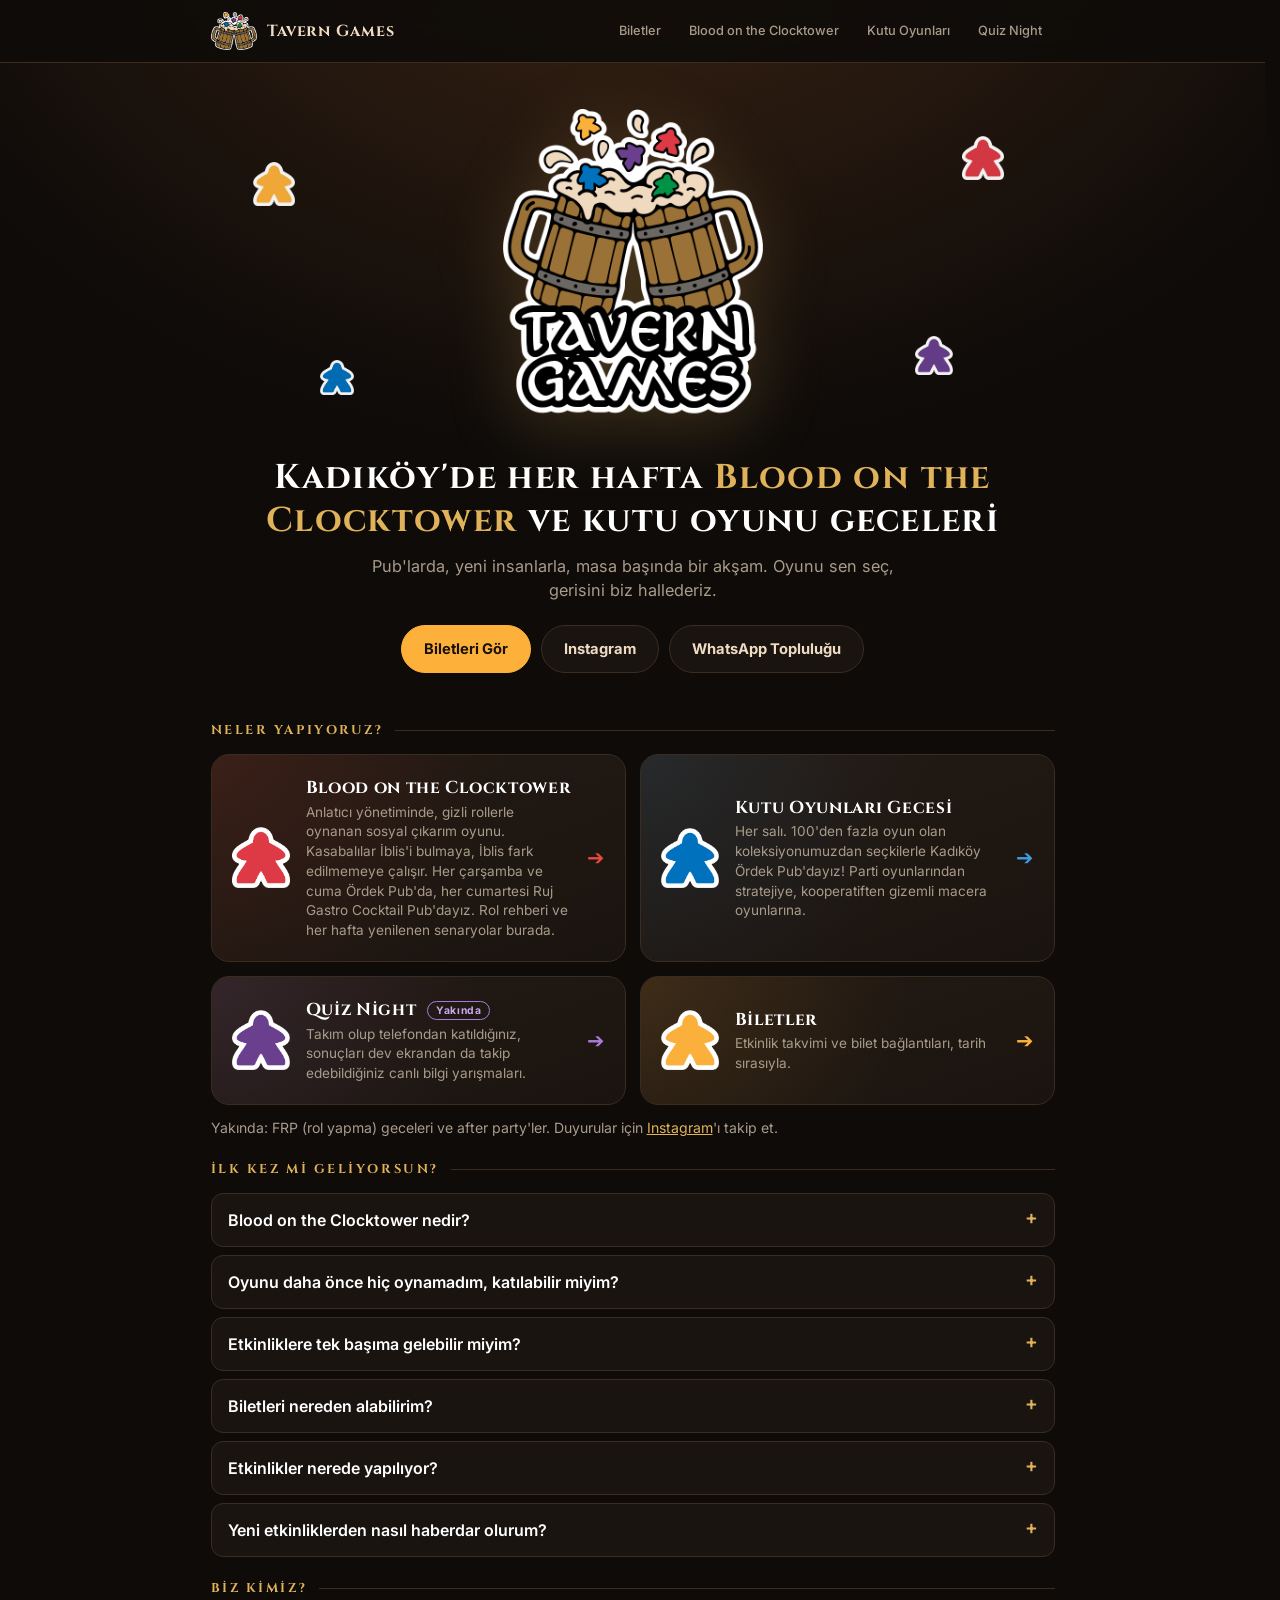
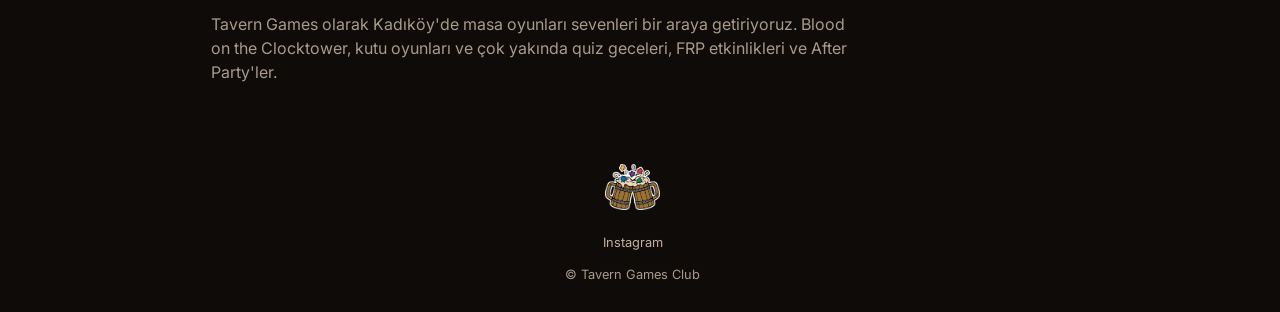
==== index.html @ 282c6148 "Home: remove weekly program block, move days/venues into BotC tile Co-Authored-By: Claude Sonnet 5.5" ====
<!DOCTYPE html><html lang="tr"><head><link rel="icon" type="image/png" href="/favicon.png"><link rel="icon" href="/favicon.ico" sizes="48x48"><meta charset="UTF-8"><meta name="viewport" content="width=device-width,initial-scale=1">
<title>Tavern Games | Kadıköy'de Blood on the Clocktower ve Kutu Oyunu Geceleri</title>
<meta name="description" content="Tavern Games: İstanbul Kadıköy'de pub'larda her hafta Blood on the Clocktower ve kutu oyunu geceleri. Etkinlik takvimi, bilet bağlantıları, oyun koleksiyonu ve quiz night.">
<link rel="canonical" href="https://taverngames.com.tr/">
<meta property="og:type" content="website"><meta property="og:site_name" content="Tavern Games"><meta property="og:locale" content="tr_TR">
<meta property="og:title" content="Tavern Games | Kadıköy'de Blood on the Clocktower ve Kutu Oyunu Geceleri">
<meta property="og:description" content="Pub'larda her hafta Blood on the Clocktower ve kutu oyunu geceleri. Biletler, takvim ve oyun koleksiyonu burada.">
<meta property="og:url" content="https://taverngames.com.tr/"><meta property="og:image" content="https://taverngames.com.tr/assets/og.jpg"><meta name="twitter:card" content="summary_large_image">
<link rel="preconnect" href="https://fonts.googleapis.com"><link rel="preconnect" href="https://fonts.gstatic.com" crossorigin>
<link href="https://fonts.googleapis.com/css2?family=Cinzel:wght@600;700;800&family=Inter:wght@400;500;600;700&display=swap" rel="stylesheet">
<link rel="stylesheet" href="/site.css"><link rel="stylesheet" href="/home.css">
<script type="application/ld+json">{"@context":"https://schema.org","@graph":[
{"@type":"Organization","@id":"https://taverngames.com.tr/#org","name":"Tavern Games","alternateName":"Tavern Games Club","url":"https://taverngames.com.tr/","logo":"https://taverngames.com.tr/assets/logo_beyaz_kenar.webp","image":"https://taverngames.com.tr/assets/og.jpg","description":"İstanbul Kadıköy'de pub'larda Blood on the Clocktower ve kutu oyunu geceleri düzenleyen etkinlik kulübü.","areaServed":{"@type":"Place","name":"Kadıköy, İstanbul"},"sameAs":["https://www.instagram.com/taverngamesclub/"]},
{"@type":"WebSite","name":"Tavern Games","url":"https://taverngames.com.tr/","inLanguage":"tr","publisher":{"@id":"https://taverngames.com.tr/#org"}},
{"@type":"FAQPage","mainEntity":[
{"@type":"Question","name":"Blood on the Clocktower nedir?","acceptedAnswer":{"@type":"Answer","text":"Blood on the Clocktower, bir anlatıcı yönetiminde oynanan sosyal çıkarım oyunudur. Herkes gizli bir rolle başlar. İyi takım İblis'i bulmaya, kötü takım fark edilmemeye çalışır. Konuşur, şüphelenir, oylarla birini infaz edersiniz. İnfaz edilen oyuncular elenmez, bu yüzden kimse masadan kalkmak zorunda kalmaz."}},
{"@type":"Question","name":"Oyunu daha önce hiç oynamadım, katılabilir miyim?","acceptedAnswer":{"@type":"Answer","text":"Evet. Oyun başlamadan önce kuralları anlatıyoruz, ilk kez oynayanlar için de uygun."}},
{"@type":"Question","name":"Etkinliklere tek başıma gelebilir miyim?","acceptedAnswer":{"@type":"Answer","text":"Evet. Masalar bilet alan herkesle birlikte oluşturuluyor, arkadaşınla ya da tek başına gelebilirsin."}},
{"@type":"Question","name":"Biletleri nereden alabilirim?","acceptedAnswer":{"@type":"Answer","text":"Biletler Bubilet ve Biletimgo üzerinden satılıyor. Yaklaşan tüm tarihler ve bilet bağlantıları taverngames.com.tr/bilet sayfasında."}},
{"@type":"Question","name":"Etkinlikler nerede yapılıyor?","acceptedAnswer":{"@type":"Answer","text":"Etkinlikler İstanbul Kadıköy'deki pub'larda yapılıyor. Her etkinliğin mekanı bilet sayfasında yazıyor."}},
{"@type":"Question","name":"Yeni etkinliklerden nasıl haberdar olurum?","acceptedAnswer":{"@type":"Answer","text":"Instagram'da @taverngamesclub hesabını takip edebilir, WhatsApp topluluğumuza katılabilirsin."}}
]}]}</script>
<script src="/nav.js" defer></script></head>
<body>
<main>
<div class="wrap">
<section class="hero">
<div class="zone"><img class="fl a" src="/assets/meeple_sari_beyaz.webp" alt=""><img class="fl b" src="/assets/meeple_kirmizi_beyaz.webp" alt=""><img class="fl c" src="/assets/meeple_mavi_beyaz.webp" alt=""><img class="fl d" src="/assets/meeple_mor_beyaz.webp" alt=""><img class="logo" src="/assets/logo_beyaz_kenar.webp" alt="Tavern Games logosu"></div>
<h1>Kadıköy'de her hafta <em>Blood on the Clocktower</em> ve kutu oyunu geceleri</h1>
<p class="lead">Pub'larda, yeni insanlarla, masa başında bir akşam. Oyunu sen seç, gerisini biz hallederiz.</p>
<div class="cta"><a class="btn" href="/bilet">Biletleri Gör</a><a class="btn ghost" href="https://www.instagram.com/taverngamesclub/" target="_blank" rel="noopener">Instagram</a><a class="btn ghost" href="https://chat.whatsapp.com/LxsUKB5amFS5B3QGOR2k5r" target="_blank" rel="noopener">WhatsApp Topluluğu</a></div>
</section>

<section id="soon" hidden>
<h2 class="lbl">Yaklaşan etkinlikler</h2>
<div id="soonlist"></div>
<p class="more"><a href="/bilet">Tüm tarihler ve biletler ➔</a></p>
</section>

<section>
<h2 class="lbl">Neler yapıyoruz?</h2>
<div class="grid">
<a class="tile t-botc" href="/botc"><img src="/assets/meeple_kirmizi_beyaz.webp" alt=""><div><h3>Blood on the Clocktower</h3><p>Anlatıcı yönetiminde, gizli rollerle oynanan sosyal çıkarım oyunu. Kasabalılar İblis'i bulmaya, İblis fark edilmemeye çalışır. Her çarşamba ve cuma Ördek Pub'da, her cumartesi Ruj Gastro Cocktail Pub'dayız. Rol rehberi ve her hafta yenilenen senaryolar burada.</p></div><span class="go">➔</span></a>
<a class="tile t-kutu" href="/kutu"><img src="/assets/meeple_mavi_beyaz.webp" alt=""><div><h3>Kutu Oyunları Gecesi</h3><p>Her salı. 100'den fazla oyun olan koleksiyonumuzdan seçkilerle Kadıköy Ördek Pub'dayız! Parti oyunlarından stratejiye, kooperatiften gizemli macera oyunlarına.</p></div><span class="go">➔</span></a>
<a class="tile t-quiz" href="/quiz"><img src="/assets/meeple_mor_beyaz.webp" alt=""><div><h3>Quiz Night <span class="soonb">Yakında</span></h3><p>Takım olup telefondan katıldığınız, sonuçları dev ekrandan da takip edebildiğiniz canlı bilgi yarışmaları.</p></div><span class="go">➔</span></a>
<a class="tile t-bilet" href="/bilet"><img src="/assets/meeple_sari_beyaz.webp" alt=""><div><h3>Biletler</h3><p>Etkinlik takvimi ve bilet bağlantıları, tarih sırasıyla.</p></div><span class="go">➔</span></a>
</div>
<p class="note">Yakında: FRP (rol yapma) geceleri ve after party'ler. Duyurular için <a href="https://www.instagram.com/taverngamesclub/" target="_blank" rel="noopener">Instagram</a>'ı takip et.</p>
</section>

<section>
<h2 class="lbl">İlk kez mi geliyorsun?</h2>
<div class="faq">
<details><summary>Blood on the Clocktower nedir?</summary><p>Bir anlatıcı yönetiminde oynanan sosyal çıkarım oyunu. Herkes gizli bir rolle başlar. İyi takım İblis'i bulmaya, kötü takım fark edilmemeye çalışır. Konuşur, şüphelenir, oylarla birini infaz edersiniz. İnfaz edilen oyuncular elenmez, bu yüzden kimse masadan kalkmak zorunda kalmaz.</p></details>
<details><summary>Oyunu daha önce hiç oynamadım, katılabilir miyim?</summary><p>Evet. Oyun başlamadan önce kuralları anlatıyoruz, ilk kez oynayanlar için de uygun.</p></details>
<details><summary>Etkinliklere tek başıma gelebilir miyim?</summary><p>Evet. Masalar bilet alan herkesle birlikte oluşturuluyor, arkadaşınla ya da tek başına gelebilirsin.</p></details>
<details><summary>Biletleri nereden alabilirim?</summary><p>Bubilet ve Biletimgo üzerinden. Yaklaşan tüm tarihler ve bağlantılar <a href="/bilet">bilet sayfasında</a>.</p></details>
<details><summary>Etkinlikler nerede yapılıyor?</summary><p>İstanbul Kadıköy'deki pub'larda. Her etkinliğin mekanı <a href="/bilet">bilet sayfasında</a> yazıyor.</p></details>
<details><summary>Yeni etkinliklerden nasıl haberdar olurum?</summary><p><a href="https://www.instagram.com/taverngamesclub/" target="_blank" rel="noopener">Instagram'da @taverngamesclub</a> hesabını takip edebilir, <a href="https://chat.whatsapp.com/LxsUKB5amFS5B3QGOR2k5r" target="_blank" rel="noopener">WhatsApp topluluğumuza</a> katılabilirsin.</p></details>
</div>
</section>

<section class="about">
<h2 class="lbl">Biz kimiz?</h2>
<p>Tavern Games olarak Kadıköy'de masa oyunları sevenleri bir araya getiriyoruz. Blood on the Clocktower, kutu oyunları ve çok yakında quiz geceleri, FRP etkinlikleri ve After Party'ler.</p>
</section>
</div>
</main>
<footer><img src="/assets/logo_beyaz_kenar_yazisiz.webp" alt="">
<div class="fl-links"><a href="https://www.instagram.com/taverngamesclub/" target="_blank" rel="noopener">Instagram</a></div>
<div>© Tavern Games Club</div></footer>
<script>
/* Yaklaşan 3 etkinlik: bilet sayfasıyla aynı Sheet'ten gelir. Sheet okunamazsa bölüm gizli kalır. */
(()=>{const ID='1YPP-iufjWHd43YadvrfHkIpvKAFz69_t7sIb_1xt_y8',AY=['Oca','Şub','Mar','Nis','May','Haz','Tem','Ağu','Eyl','Eki','Kas','Ara'],GUN=['Pazar','Pazartesi','Salı','Çarşamba','Perşembe','Cuma','Cumartesi'];
const T=[[/blood|botc|clocktower/i,'Blood on the Clocktower','#e04a3f'],[/kutu|oyun/i,'Kutu Oyunları Gecesi','#3d9be0'],[/quiz/i,'Quiz Night','#a77bd6']];
const p2=n=>('0'+n).slice(-2),tx=c=>c?String(c.f!=null?c.f:c.v!=null?c.v:'').trim():'';
function nd(c){if(!c)return'';let m=String(c.v||'').match(/^Date\((\d+),(\d+),(\d+)/);if(m)return m[1]+'-'+p2(+m[2]+1)+'-'+p2(m[3]);const x=tx(c);m=x.match(/^(\d{1,2})[.\/](\d{1,2})[.\/](\d{4})$/);if(m)return m[3]+'-'+p2(m[2])+'-'+p2(m[1]);m=x.match(/^(\d{4})-(\d{1,2})-(\d{1,2})/);return m?m[1]+'-'+p2(m[2])+'-'+p2(m[3]):''}
function e(t,c,x){const n=document.createElement(t);if(c)n.className=c;if(x!=null)n.textContent=x;return n}
fetch('https://docs.google.com/spreadsheets/d/'+ID+'/gviz/tq?tqx=out:json&sheet=Biletler').then(r=>r.text()).then(x=>{
 const j=JSON.parse(x.slice(x.indexOf('{'),x.lastIndexOf('}')+1)),td=new Date();td.setHours(0,0,0,0);
 const ev=j.table.rows.map(r=>r.c||[]).map(c=>{const d=nd(c[1]),m=tx(c[2]).match(/(\d{1,2})[:.](\d{2})/);if(!d||!/^https?:\/\//.test(tx(c[4])))return null;const[y,mo,da]=d.split('-').map(Number);return{k:tx(c[0]),dt:new Date(y,mo-1,da,m?+m[1]:20,m?+m[2]:0),yer:tx(c[3]),ln:tx(c[4]),du:tx(c[6])}}).filter(v=>v&&v.dt>=td&&!/tükendi|dolu/i.test(v.du)).sort((a,b)=>a.dt-b.dt).slice(0,3);
 if(!ev.length)return;const l=document.getElementById('soonlist');
 ev.forEach(v=>{const t=T.find(z=>z[0].test(v.k))||[0,v.k,'#fdb13b'],a=e('a','ev');a.href=v.ln;a.target='_blank';a.rel='noopener';a.style.setProperty('--c',t[2]);
  const d=e('div','dt');d.append(e('b','',v.dt.getDate()),e('span','',AY[v.dt.getMonth()]));const i=e('div','inf');i.append(e('h3','',t[1]),e('p','',GUN[v.dt.getDay()]+' · '+p2(v.dt.getHours())+':'+p2(v.dt.getMinutes())+(v.yer?' · '+v.yer:'')));
  a.append(d,i,e('span','buy','Bilet Al'));l.append(a)});document.getElementById('soon').hidden=false}).catch(()=>{})})();
</script>
</body></html>
---- site.css ----
:root{--bg:#0e0b09;--s1:#1a1410;--s2:#241a13;--line:#3a2c20;--cream:#efdcc3;--muted:#a89b8a;--gold:#e0b25a;--accent:var(--gold);--yellow:#fdb13b}
*{box-sizing:border-box;margin:0;padding:0}
body{font-family:'Inter',system-ui,sans-serif;color:var(--cream);line-height:1.5;min-height:100vh;display:flex;flex-direction:column;background:radial-gradient(ellipse 90% 45% at 50% -8%,#3d2515 0%,transparent 70%) no-repeat,var(--bg)}
body[data-theme=botc]{--accent:#e04a3f;background:radial-gradient(ellipse 90% 45% at 50% -8%,#4a100d 0%,transparent 70%) no-repeat,#0c0808}
h1,h2,h3,.cz{font-family:'Cinzel',Georgia,serif;letter-spacing:.04em}
a{color:inherit;text-decoration:none}
.wrap{width:100%;max-width:880px;margin:0 auto;padding:0 18px}
.sr{position:absolute;left:-9999px}
.nav{position:sticky;top:0;z-index:20;backdrop-filter:blur(10px);background:rgba(14,11,9,.85);border-bottom:1px solid var(--line)}
.nav .wrap{display:flex;align-items:center;justify-content:space-between;height:62px}
.brand{display:flex;align-items:center;gap:10px;font-family:'Cinzel',serif;font-weight:700;letter-spacing:.06em}
.brand img{height:38px;width:auto}
.links{display:flex;gap:2px}
.links a{padding:8px 13px;border-radius:999px;font-size:.85rem;font-weight:600;color:var(--muted);transition:.2s}
.links a:hover,.links a[aria-current]{color:var(--cream);background:rgba(255,255,255,.08)}
.links a[aria-current]{color:var(--accent)}
@media(max-width:560px){.brand span{display:none}.links a{padding:8px 11px;font-size:.8rem}}
.hero{position:relative;text-align:center;padding:38px 0 26px}
.hero .logo{width:min(64vw,260px);height:auto;filter:drop-shadow(0 14px 34px rgba(224,178,90,.2))}
.hero p{color:var(--muted);margin-top:12px}
.fl{position:absolute;width:42px;animation:bob 5s ease-in-out infinite;opacity:.95}
.fl.a{left:5%;top:16%;--r:-12deg}.fl.b{right:6%;top:8%;--r:14deg;animation-delay:-1.6s}.fl.c{left:13%;bottom:14%;width:34px;--r:8deg;animation-delay:-3s}.fl.d{right:12%;bottom:20%;width:38px;--r:-10deg;animation-delay:-2.3s}
@keyframes bob{0%,100%{transform:translateY(0) rotate(var(--r))}50%{transform:translateY(-11px) rotate(calc(var(--r) * -1))}}
@media(max-width:560px){.fl{width:30px}.fl.c,.fl.d{width:26px}}
.soc{display:flex;gap:10px;justify-content:center;flex-wrap:wrap;margin-top:20px}
.pill{display:inline-flex;align-items:center;gap:9px;padding:10px 18px;border-radius:999px;border:1px solid var(--line);background:var(--s1);font-size:.85rem;font-weight:600;transition:.2s}
.pill i{width:9px;height:9px;border-radius:50%;background:var(--d)}
.pill:hover{border-color:var(--d);background:color-mix(in srgb,var(--d) 14%,var(--s1))}
.lbl{display:flex;align-items:center;gap:12px;margin:22px 0 14px;font-family:'Cinzel',serif;font-size:.8rem;font-weight:700;letter-spacing:.2em;text-transform:uppercase;color:var(--accent)}
.lbl::after{content:"";flex:1;height:1px;background:var(--line)}
.grid{display:grid;gap:14px;grid-template-columns:1fr}
@media(min-width:700px){.grid{grid-template-columns:1fr 1fr}}
.tile{--c:var(--gold);position:relative;display:flex;gap:16px;align-items:center;padding:20px;border-radius:18px;background:linear-gradient(160deg,var(--s2),var(--s1));border:1px solid var(--line);overflow:hidden;transition:.25s}
.tile::after{content:"";position:absolute;inset:0;background:radial-gradient(circle at 0 0,var(--c),transparent 62%);opacity:.12;transition:.25s;pointer-events:none}
.tile:hover{transform:translateY(-4px);border-color:var(--c);box-shadow:0 14px 34px rgba(0,0,0,.55)}
.tile:hover::after{opacity:.24}
.tile img{width:58px;height:auto;flex-shrink:0;transition:.3s;position:relative;z-index:1}
.tile:hover img{transform:rotate(-10deg) scale(1.12)}
.tile div{position:relative;z-index:1}
.tile h3{font-size:1.08rem;color:#fff}
.tile p{font-size:.85rem;color:var(--muted);margin-top:2px}
.tile .go{margin-left:auto;color:var(--c);font-size:1.3rem;transition:.25s;position:relative;z-index:1}
.tile:hover .go{transform:translateX(4px)}
.t-botc{--c:#e04a3f}.t-kutu{--c:#3d9be0}.t-quiz{--c:#a77bd6}.t-bilet{--c:var(--yellow)}
footer{margin-top:auto;padding:40px 18px 28px;text-align:center;color:var(--muted);font-size:.8rem}
footer img{height:46px;width:auto;margin-bottom:8px}
@media(prefers-reduced-motion:reduce){*{animation:none!important;transition:none!important}}
.links .ns{display:none}@media(max-width:760px){.links .nf{display:none}.links .ns{display:inline}}.links a{font-size:.8rem;font-weight:500}
html{scrollbar-gutter:stable}
.fl-links{display:flex;gap:6px 16px;justify-content:center;flex-wrap:wrap;margin:10px 0 12px}.fl-links a{color:var(--cream);opacity:.8}.fl-links a:hover{opacity:1;color:var(--gold)}
---- home.css ----
.hero h1{font-size:clamp(1.45rem,5.6vw,2.15rem);line-height:1.25;margin-top:14px;color:#fff;font-weight:700}
.hero h1 em{font-style:normal;color:var(--gold)}
.hero .lead{max-width:34em;margin:12px auto 0;color:var(--muted);font-size:1.02rem}
.cta{display:flex;gap:10px;justify-content:center;flex-wrap:wrap;margin-top:22px}
.btn{padding:12px 22px;border-radius:999px;background:var(--yellow);color:#1a1008;font-weight:700;font-size:.92rem;border:1px solid var(--yellow);transition:.2s}
.btn:hover{filter:brightness(1.1);transform:translateY(-2px)}
.btn.ghost{background:var(--s1);color:var(--cream);border-color:var(--line)}.btn.ghost:hover{border-color:var(--gold)}
section{margin-top:8px}
.week{display:grid;gap:10px;grid-template-columns:1fr 1fr}
@media(min-width:700px){.week{grid-template-columns:repeat(4,1fr)}}
.day{display:flex;flex-direction:column;gap:2px;padding:14px;border-radius:14px;background:linear-gradient(160deg,var(--s2),var(--s1));border:1px solid var(--line);border-top:3px solid #3d9be0}
.day.red{border-top-color:#e04a3f}
.day b{font:700 .8rem 'Cinzel',serif;letter-spacing:.14em;text-transform:uppercase;color:var(--muted)}
.day span{font-weight:700;color:#fff;line-height:1.3;margin-top:4px}.day small{color:var(--muted);font-size:.8rem}
.note,.more{margin-top:12px;color:var(--muted);font-size:.88rem}.note a,.more a{color:var(--gold);text-decoration:underline}.more{text-align:right}
.tile p{line-height:1.45}
.soonb{display:inline-block;margin-left:6px;font:700 .65rem 'Inter',sans-serif;letter-spacing:.06em;padding:2px 8px;border-radius:999px;border:1px solid #a77bd6;color:#c9a8ee;vertical-align:middle}
.ev{--c:var(--yellow);display:flex;align-items:center;gap:14px;padding:12px 14px;margin-top:10px;border-radius:14px;background:linear-gradient(160deg,var(--s2),var(--s1));border:1px solid var(--line);border-left:4px solid var(--c);transition:.25s}
.ev:hover{border-color:var(--c);transform:translateY(-2px)}
.ev .dt{flex:0 0 54px;text-align:center;padding:6px 0;border-radius:10px;background:color-mix(in srgb,var(--c) 12%,transparent);border:1px solid color-mix(in srgb,var(--c) 45%,transparent)}
.ev .dt b{display:block;font:700 1.35rem/1 'Cinzel',serif;color:var(--c)}.ev .dt span{display:block;font-size:.68rem;letter-spacing:.12em;text-transform:uppercase;color:var(--muted);margin-top:3px}
.ev .inf{flex:1;min-width:0}.ev h3{font-size:.98rem;color:#fff}.ev p{font-size:.82rem;color:var(--muted);margin-top:2px}
.ev .buy{padding:9px 16px;border-radius:999px;background:var(--c);color:#fff;font-weight:700;font-size:.82rem;white-space:nowrap}
@media(max-width:480px){.ev{flex-wrap:wrap}.ev .buy{width:100%;text-align:center}}
.faq details{border:1px solid var(--line);border-radius:12px;background:var(--s1);margin-top:8px;padding:0 16px}
.faq summary{cursor:pointer;padding:14px 0;font-weight:600;color:#fff;list-style:none;display:flex;justify-content:space-between;gap:12px}
.faq summary::after{content:"+";color:var(--gold);font-size:1.2rem;line-height:1}.faq details[open] summary::after{content:"−"}
.faq summary::-webkit-details-marker{display:none}
.faq p{padding:0 0 14px;color:var(--muted);font-size:.93rem}.faq p a{color:var(--gold);text-decoration:underline}
.about p{color:var(--muted);max-width:40em}
footer{margin-top:40px}
.zone{position:relative;text-align:center}.zone .logo{display:inline-block;position:relative;z-index:1}
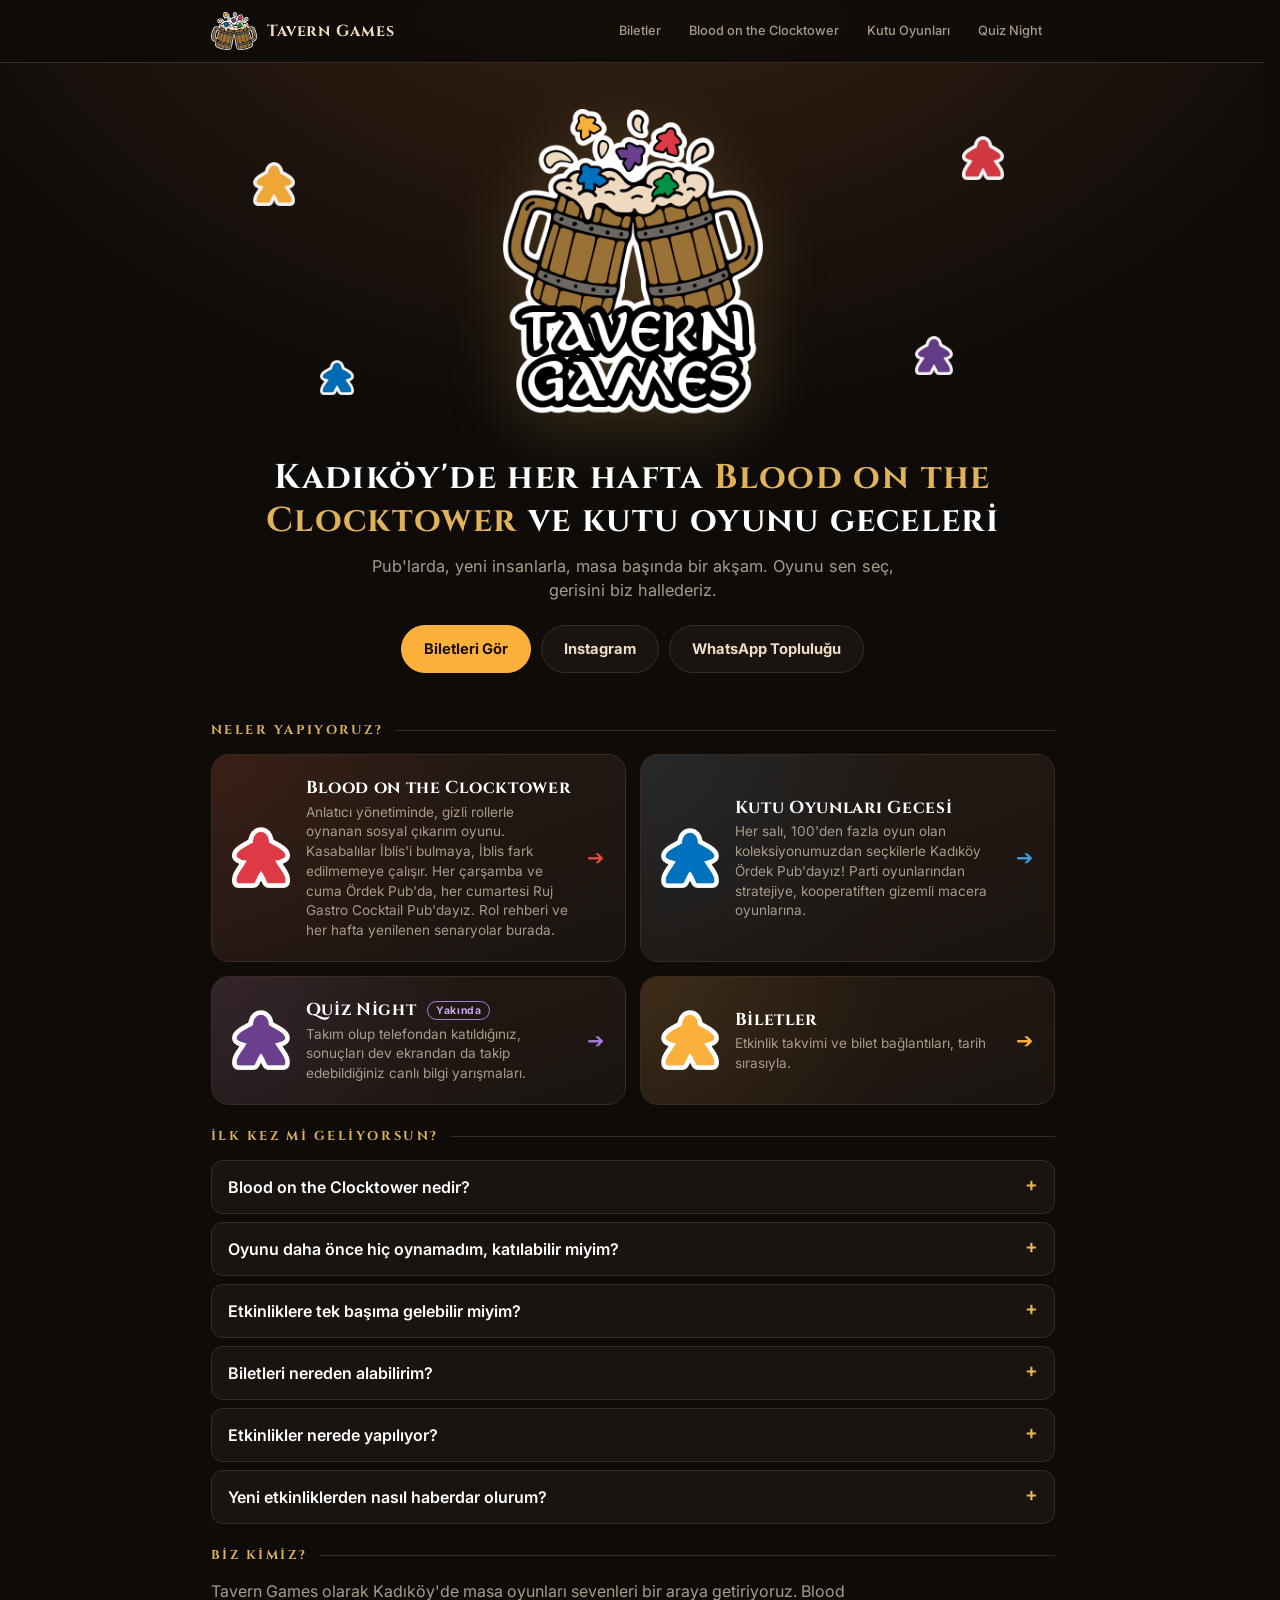
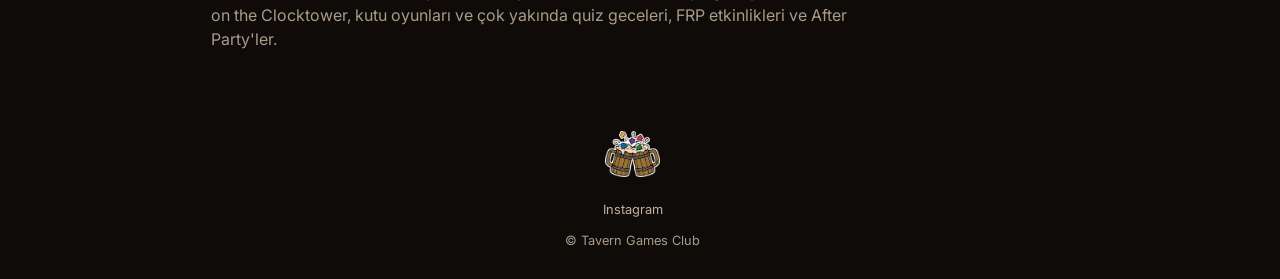
==== commit 09f40bb8: "Home: remove FRP note; Kutu text 'Her salı,' on home and kutu Co-Authored-By: Claude Sonnet 5.5 <nor" ====
--- a/index.html
+++ b/index.html
@@ -41,11 +41,10 @@
 <h2 class="lbl">Neler yapıyoruz?</h2>
 <div class="grid">
 <a class="tile t-botc" href="/botc"><img src="/assets/meeple_kirmizi_beyaz.webp" alt=""><div><h3>Blood on the Clocktower</h3><p>Anlatıcı yönetiminde, gizli rollerle oynanan sosyal çıkarım oyunu. Kasabalılar İblis'i bulmaya, İblis fark edilmemeye çalışır. Her çarşamba ve cuma Ördek Pub'da, her cumartesi Ruj Gastro Cocktail Pub'dayız. Rol rehberi ve her hafta yenilenen senaryolar burada.</p></div><span class="go">➔</span></a>
-<a class="tile t-kutu" href="/kutu"><img src="/assets/meeple_mavi_beyaz.webp" alt=""><div><h3>Kutu Oyunları Gecesi</h3><p>Her salı. 100'den fazla oyun olan koleksiyonumuzdan seçkilerle Kadıköy Ördek Pub'dayız! Parti oyunlarından stratejiye, kooperatiften gizemli macera oyunlarına.</p></div><span class="go">➔</span></a>
+<a class="tile t-kutu" href="/kutu"><img src="/assets/meeple_mavi_beyaz.webp" alt=""><div><h3>Kutu Oyunları Gecesi</h3><p>Her salı, 100'den fazla oyun olan koleksiyonumuzdan seçkilerle Kadıköy Ördek Pub'dayız! Parti oyunlarından stratejiye, kooperatiften gizemli macera oyunlarına.</p></div><span class="go">➔</span></a>
 <a class="tile t-quiz" href="/quiz"><img src="/assets/meeple_mor_beyaz.webp" alt=""><div><h3>Quiz Night <span class="soonb">Yakında</span></h3><p>Takım olup telefondan katıldığınız, sonuçları dev ekrandan da takip edebildiğiniz canlı bilgi yarışmaları.</p></div><span class="go">➔</span></a>
 <a class="tile t-bilet" href="/bilet"><img src="/assets/meeple_sari_beyaz.webp" alt=""><div><h3>Biletler</h3><p>Etkinlik takvimi ve bilet bağlantıları, tarih sırasıyla.</p></div><span class="go">➔</span></a>
 </div>
-<p class="note">Yakında: FRP (rol yapma) geceleri ve after party'ler. Duyurular için <a href="https://www.instagram.com/taverngamesclub/" target="_blank" rel="noopener">Instagram</a>'ı takip et.</p>
 </section>
 
 <section>
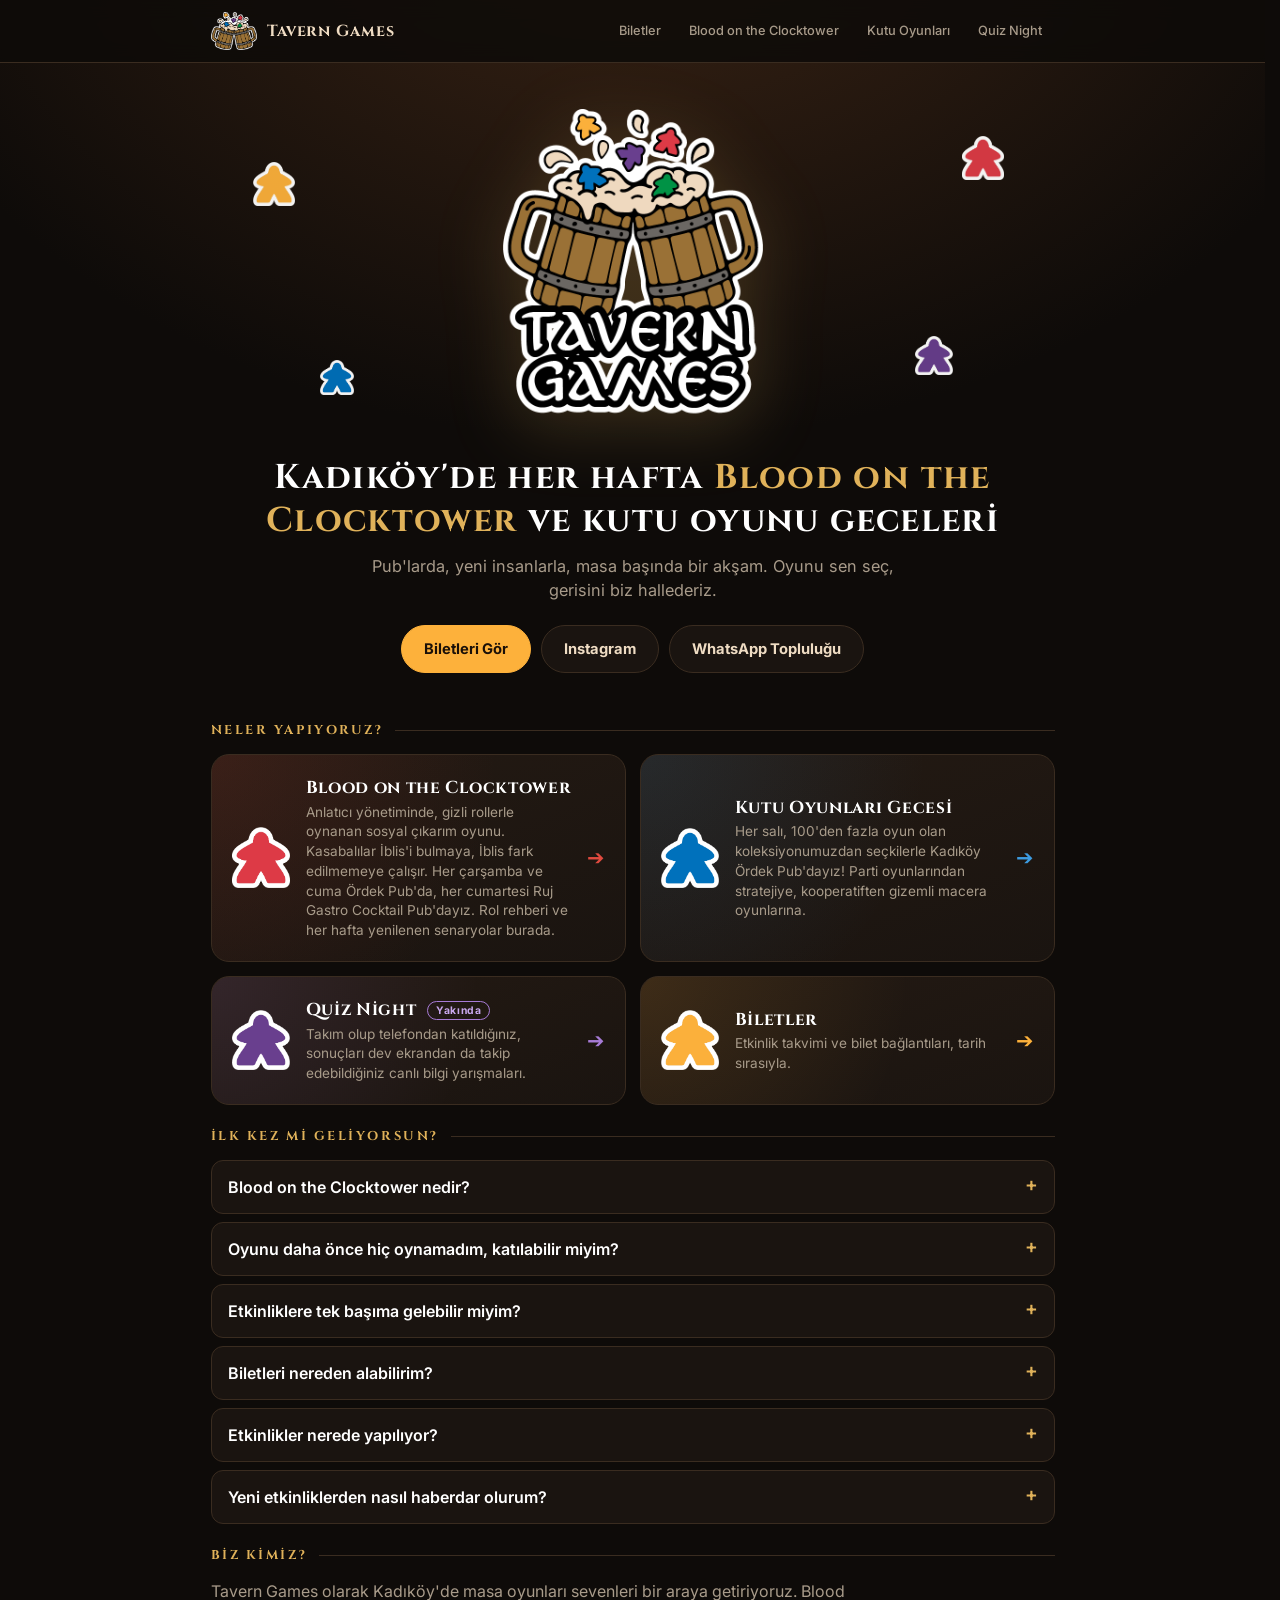
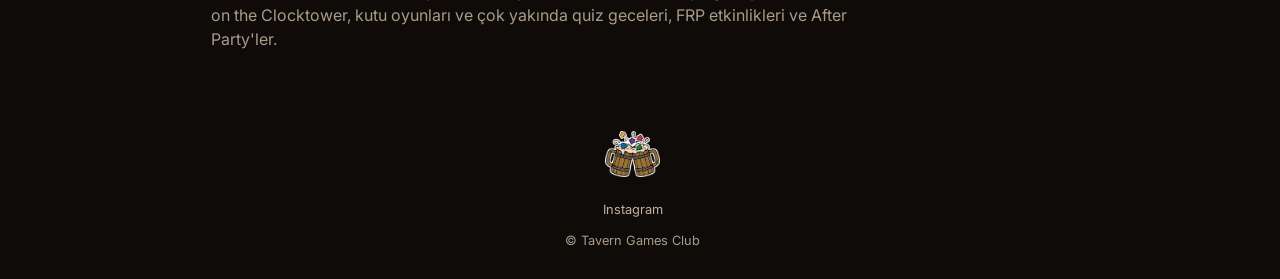
==== commit c9f43291: "Meta: shorten home description, BotC description wording Co-Authored-By: Claude Sonnet 5.5 <noreply@" ====
--- a/index.html
+++ b/index.html
@@ -1,6 +1,6 @@
 <!DOCTYPE html><html lang="tr"><head><link rel="icon" type="image/png" href="/favicon.png"><link rel="icon" href="/favicon.ico" sizes="48x48"><meta charset="UTF-8"><meta name="viewport" content="width=device-width,initial-scale=1">
 <title>Tavern Games | Kadıköy'de Blood on the Clocktower ve Kutu Oyunu Geceleri</title>
-<meta name="description" content="Tavern Games: İstanbul Kadıköy'de pub'larda her hafta Blood on the Clocktower ve kutu oyunu geceleri. Etkinlik takvimi, bilet bağlantıları, oyun koleksiyonu ve quiz night.">
+<meta name="description" content="Kadıköy'de pub'larda her hafta Blood on the Clocktower ve kutu oyunu geceleri. Etkinlik takvimi, bilet bağlantıları ve oyun koleksiyonu.">
 <link rel="canonical" href="https://taverngames.com.tr/">
 <meta property="og:type" content="website"><meta property="og:site_name" content="Tavern Games"><meta property="og:locale" content="tr_TR">
 <meta property="og:title" content="Tavern Games | Kadıköy'de Blood on the Clocktower ve Kutu Oyunu Geceleri">
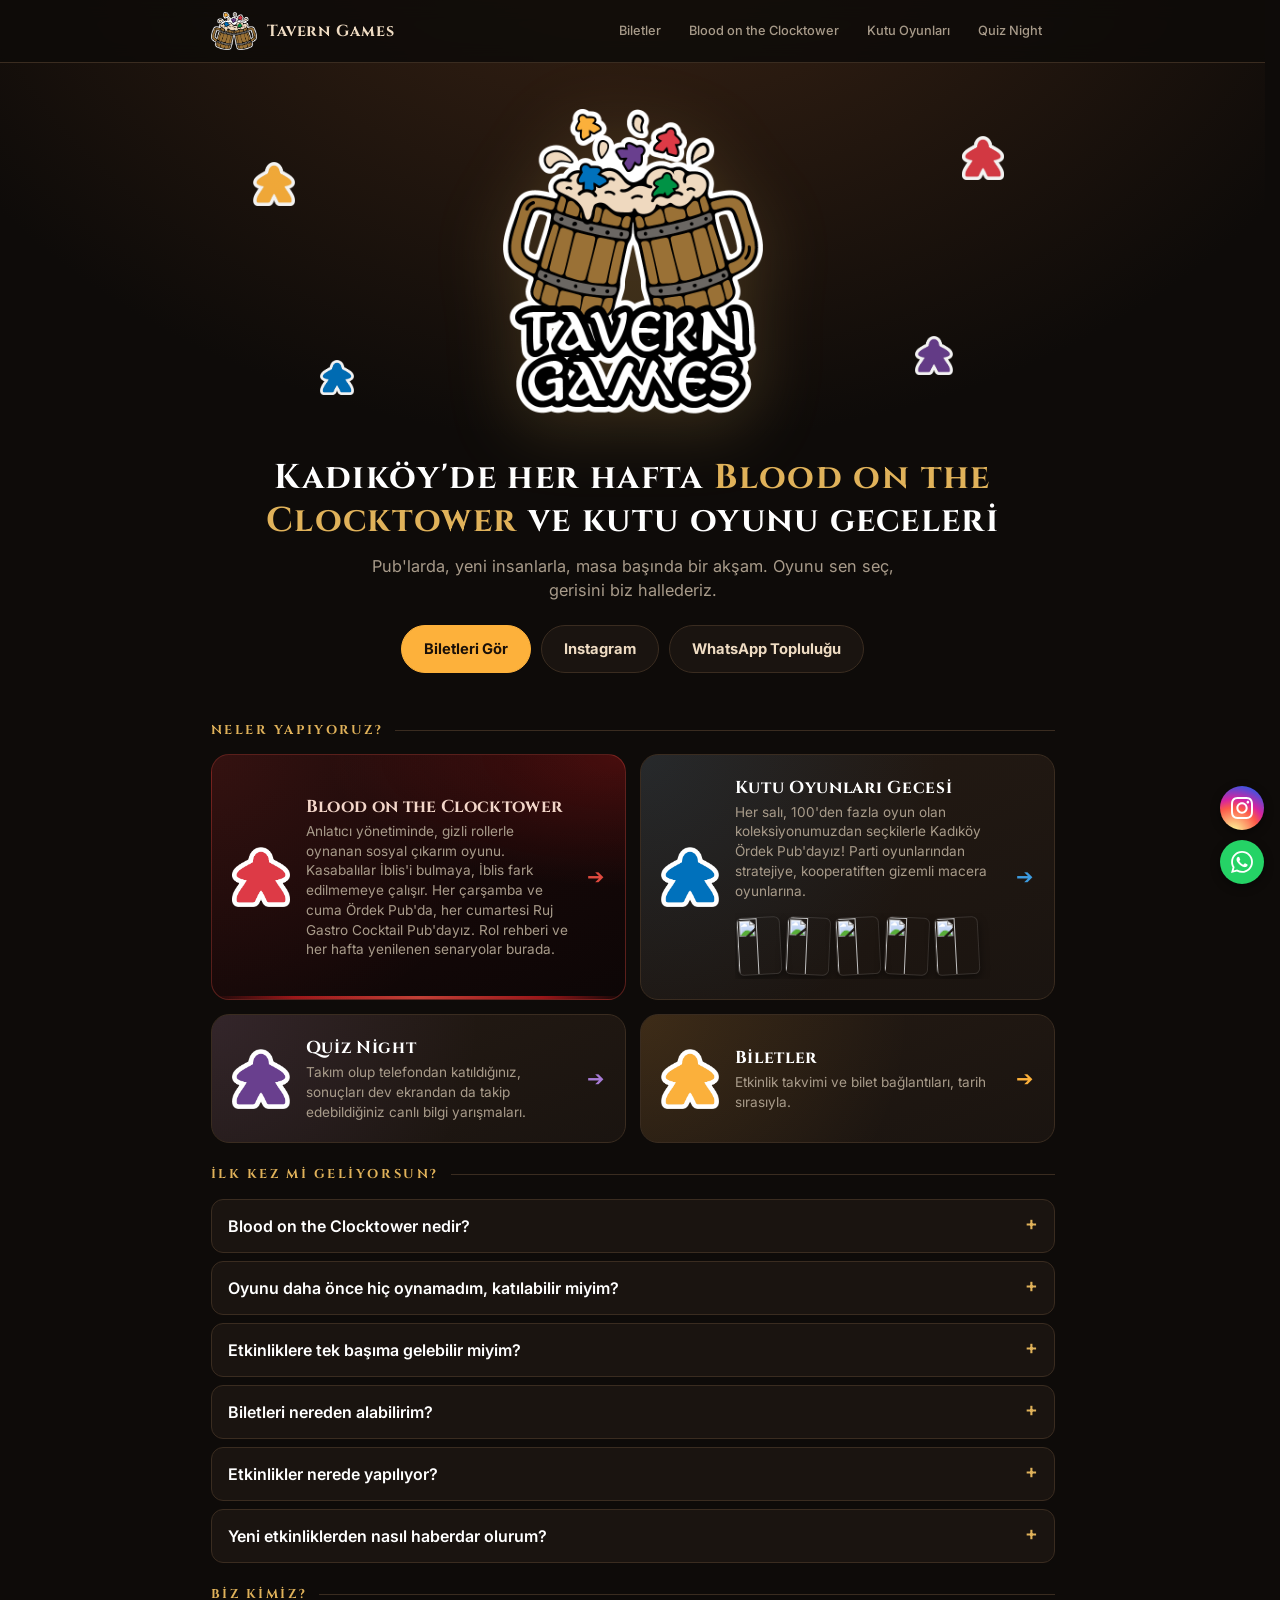
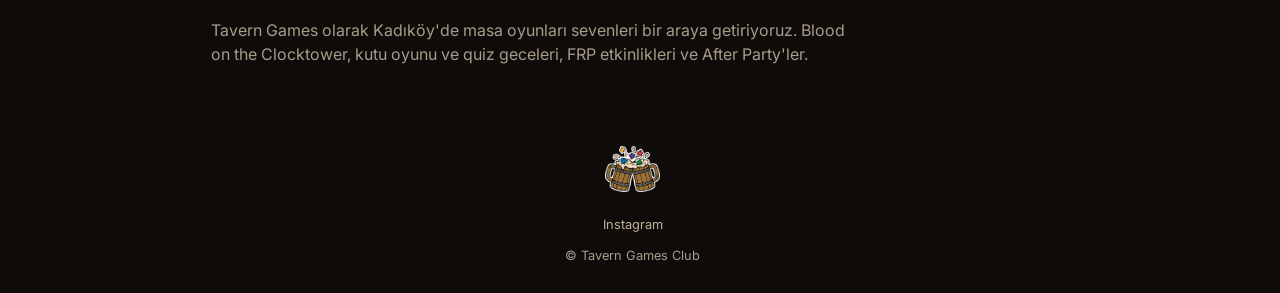
==== commit ca696f5b: "Site düzeltmeleri: yaklaşan etkinlikler, BotC H1, 404, og görselleri, WebP rol görselleri, quiz sabi" ====
--- a/index.html
+++ b/index.html
@@ -25,25 +25,25 @@
 <main>
 <div class="wrap">
 <section class="hero">
-<div class="zone"><img class="fl a" src="/assets/meeple_sari_beyaz.webp" alt=""><img class="fl b" src="/assets/meeple_kirmizi_beyaz.webp" alt=""><img class="fl c" src="/assets/meeple_mavi_beyaz.webp" alt=""><img class="fl d" src="/assets/meeple_mor_beyaz.webp" alt=""><img class="logo" src="/assets/logo_beyaz_kenar.webp" alt="Tavern Games logosu"></div>
+<div class="zone"><img class="fl a" src="/assets/meeple_sari_beyaz.webp" alt=""><img class="fl b" src="/assets/meeple_kirmizi_beyaz.webp" alt=""><img class="fl c" src="/assets/meeple_mavi_beyaz.webp" alt=""><img class="fl d" src="/assets/meeple_mor_beyaz.webp" alt=""><img class="logo" src="/assets/logo_beyaz_kenar.webp" alt="Tavern Games logosu" width="260" height="327"></div>
 <h1>Kadıköy'de her hafta <em>Blood on the Clocktower</em> ve kutu oyunu geceleri</h1>
 <p class="lead">Pub'larda, yeni insanlarla, masa başında bir akşam. Oyunu sen seç, gerisini biz hallederiz.</p>
-<div class="cta"><a class="btn" href="/bilet">Biletleri Gör</a><a class="btn ghost" href="https://www.instagram.com/taverngamesclub/" target="_blank" rel="noopener">Instagram</a><a class="btn ghost" href="https://chat.whatsapp.com/LxsUKB5amFS5B3QGOR2k5r" target="_blank" rel="noopener">WhatsApp Topluluğu</a></div>
+<div class="cta"><a class="btn" href="/bilet/">Biletleri Gör</a><a class="btn ghost" href="https://www.instagram.com/taverngamesclub/" target="_blank" rel="noopener">Instagram</a><a class="btn ghost" href="https://chat.whatsapp.com/LxsUKB5amFS5B3QGOR2k5r" target="_blank" rel="noopener">WhatsApp Topluluğu</a></div>
 </section>
 
 <section id="soon" hidden>
 <h2 class="lbl">Yaklaşan etkinlikler</h2>
 <div id="soonlist"></div>
-<p class="more"><a href="/bilet">Tüm tarihler ve biletler ➔</a></p>
+<p class="more"><a href="/bilet/">Tüm tarihler ve biletler ➔</a></p>
 </section>
 
 <section>
 <h2 class="lbl">Neler yapıyoruz?</h2>
 <div class="grid">
-<a class="tile t-botc" href="/botc"><img src="/assets/meeple_kirmizi_beyaz.webp" alt=""><div><h3>Blood on the Clocktower</h3><p>Anlatıcı yönetiminde, gizli rollerle oynanan sosyal çıkarım oyunu. Kasabalılar İblis'i bulmaya, İblis fark edilmemeye çalışır. Her çarşamba ve cuma Ördek Pub'da, her cumartesi Ruj Gastro Cocktail Pub'dayız. Rol rehberi ve her hafta yenilenen senaryolar burada.</p></div><span class="go">➔</span></a>
-<a class="tile t-kutu" href="/kutu"><img src="/assets/meeple_mavi_beyaz.webp" alt=""><div><h3>Kutu Oyunları Gecesi</h3><p>Her salı, 100'den fazla oyun olan koleksiyonumuzdan seçkilerle Kadıköy Ördek Pub'dayız! Parti oyunlarından stratejiye, kooperatiften gizemli macera oyunlarına.</p></div><span class="go">➔</span></a>
-<a class="tile t-quiz" href="/quiz"><img src="/assets/meeple_mor_beyaz.webp" alt=""><div><h3>Quiz Night <span class="soonb">Yakında</span></h3><p>Takım olup telefondan katıldığınız, sonuçları dev ekrandan da takip edebildiğiniz canlı bilgi yarışmaları.</p></div><span class="go">➔</span></a>
-<a class="tile t-bilet" href="/bilet"><img src="/assets/meeple_sari_beyaz.webp" alt=""><div><h3>Biletler</h3><p>Etkinlik takvimi ve bilet bağlantıları, tarih sırasıyla.</p></div><span class="go">➔</span></a>
+<a class="tile t-botc" href="/botc/"><img src="/assets/meeple_kirmizi_beyaz.webp" alt=""><div><h3>Blood on the Clocktower</h3><p>Anlatıcı yönetiminde, gizli rollerle oynanan sosyal çıkarım oyunu. Kasabalılar İblis'i bulmaya, İblis fark edilmemeye çalışır. Her çarşamba ve cuma Ördek Pub'da, her cumartesi Ruj Gastro Cocktail Pub'dayız. Rol rehberi ve her hafta yenilenen senaryolar burada.</p></div><span class="go">➔</span></a>
+<a class="tile t-kutu" href="/kutu/"><img src="/assets/meeple_mavi_beyaz.webp" alt=""><div><h3>Kutu Oyunları Gecesi</h3><p>Her salı, 100'den fazla oyun olan koleksiyonumuzdan seçkilerle Kadıköy Ördek Pub'dayız! Parti oyunlarından stratejiye, kooperatiften gizemli macera oyunlarına.</p><div class="covers" aria-hidden="true"><img src="https://cf.geekdo-images.com/MjeJZfulbsM1DSV3DrGJYA__small@2x/img/jnW9kbszo8Itb-aTnSNFJqA6NwA=/fit-in/400x300/filters:strip_icc()/pic5100691.jpg" alt="" loading="lazy" referrerpolicy="no-referrer"><img src="https://cf.geekdo-images.com/nC6ifPCDnAItwoKSKXVrnw__small@2x/img/dn-tAZ3gF9ShnMMgfiAoTQJhTng=/fit-in/400x300/filters:strip_icc()/pic8907965.jpg" alt="" loading="lazy" referrerpolicy="no-referrer"><img src="https://cf.geekdo-images.com/uXMeQzNenHb3zK7Hoa6b2w__small@2x/img/g2x-pI9QkfGOMOYmaPNCcVoqBRk=/fit-in/400x300/filters:strip_icc()/pic7398904.jpg" alt="" loading="lazy" referrerpolicy="no-referrer"><img src="https://cf.geekdo-images.com/-vOrd4bOspibyohYExLqWg__small@2x/img/MFpAdADUKhor0poaA8ogjJ0Dsd0=/fit-in/400x300/filters:strip_icc()/pic6940449.png" alt="" loading="lazy" referrerpolicy="no-referrer"><img src="https://cf.geekdo-images.com/xNSaIHCKr_cc7Q2rQSSJPQ__small@2x/img/r-B-CqASQfLnwFhvyUFgv5zbM4I=/fit-in/400x300/filters:strip_icc()/pic9273518.jpg" alt="" loading="lazy" referrerpolicy="no-referrer"><img src="https://cf.geekdo-images.com/74haNunMBn85beBi-yIKwA__small@2x/img/vfqGgwSolQ-WoPQeFB9-SJzFfwE=/fit-in/400x300/filters:strip_icc()/pic8669313.png" alt="" loading="lazy" referrerpolicy="no-referrer"></div></div><span class="go">➔</span></a>
+<a class="tile t-quiz" href="/quiz/"><img src="/assets/meeple_mor_beyaz.webp" alt=""><div><h3>Quiz Night</h3><p>Takım olup telefondan katıldığınız, sonuçları dev ekrandan da takip edebildiğiniz canlı bilgi yarışmaları.</p></div><span class="go">➔</span></a>
+<a class="tile t-bilet" href="/bilet/"><img src="/assets/meeple_sari_beyaz.webp" alt=""><div><h3>Biletler</h3><p>Etkinlik takvimi ve bilet bağlantıları, tarih sırasıyla.</p></div><span class="go">➔</span></a>
 </div>
 </section>
 
@@ -53,15 +53,15 @@
 <details><summary>Blood on the Clocktower nedir?</summary><p>Bir anlatıcı yönetiminde oynanan sosyal çıkarım oyunu. Herkes gizli bir rolle başlar. İyi takım İblis'i bulmaya, kötü takım fark edilmemeye çalışır. Konuşur, şüphelenir, oylarla birini infaz edersiniz. İnfaz edilen oyuncular elenmez, bu yüzden kimse masadan kalkmak zorunda kalmaz.</p></details>
 <details><summary>Oyunu daha önce hiç oynamadım, katılabilir miyim?</summary><p>Evet. Oyun başlamadan önce kuralları anlatıyoruz, ilk kez oynayanlar için de uygun.</p></details>
 <details><summary>Etkinliklere tek başıma gelebilir miyim?</summary><p>Evet. Masalar bilet alan herkesle birlikte oluşturuluyor, arkadaşınla ya da tek başına gelebilirsin.</p></details>
-<details><summary>Biletleri nereden alabilirim?</summary><p>Bubilet ve Biletimgo üzerinden. Yaklaşan tüm tarihler ve bağlantılar <a href="/bilet">bilet sayfasında</a>.</p></details>
-<details><summary>Etkinlikler nerede yapılıyor?</summary><p>İstanbul Kadıköy'deki pub'larda. Her etkinliğin mekanı <a href="/bilet">bilet sayfasında</a> yazıyor.</p></details>
+<details><summary>Biletleri nereden alabilirim?</summary><p>Bubilet ve Biletimgo üzerinden. Yaklaşan tüm tarihler ve bağlantılar <a href="/bilet/">bilet sayfasında</a>.</p></details>
+<details><summary>Etkinlikler nerede yapılıyor?</summary><p>İstanbul Kadıköy'deki pub'larda. Her etkinliğin mekanı <a href="/bilet/">bilet sayfasında</a> yazıyor.</p></details>
 <details><summary>Yeni etkinliklerden nasıl haberdar olurum?</summary><p><a href="https://www.instagram.com/taverngamesclub/" target="_blank" rel="noopener">Instagram'da @taverngamesclub</a> hesabını takip edebilir, <a href="https://chat.whatsapp.com/LxsUKB5amFS5B3QGOR2k5r" target="_blank" rel="noopener">WhatsApp topluluğumuza</a> katılabilirsin.</p></details>
 </div>
 </section>
 
 <section class="about">
 <h2 class="lbl">Biz kimiz?</h2>
-<p>Tavern Games olarak Kadıköy'de masa oyunları sevenleri bir araya getiriyoruz. Blood on the Clocktower, kutu oyunları ve çok yakında quiz geceleri, FRP etkinlikleri ve After Party'ler.</p>
+<p>Tavern Games olarak Kadıköy'de masa oyunları sevenleri bir araya getiriyoruz. Blood on the Clocktower, kutu oyunu ve quiz geceleri, FRP etkinlikleri ve After Party'ler.</p>
 </section>
 </div>
 </main>
@@ -77,10 +77,10 @@
 function e(t,c,x){const n=document.createElement(t);if(c)n.className=c;if(x!=null)n.textContent=x;return n}
 fetch('https://docs.google.com/spreadsheets/d/'+ID+'/gviz/tq?tqx=out:json&sheet=Biletler').then(r=>r.text()).then(x=>{
  const j=JSON.parse(x.slice(x.indexOf('{'),x.lastIndexOf('}')+1)),td=new Date();td.setHours(0,0,0,0);
- const ev=j.table.rows.map(r=>r.c||[]).map(c=>{const d=nd(c[1]),m=tx(c[2]).match(/(\d{1,2})[:.](\d{2})/);if(!d||!/^https?:\/\//.test(tx(c[4])))return null;const[y,mo,da]=d.split('-').map(Number);return{k:tx(c[0]),dt:new Date(y,mo-1,da,m?+m[1]:20,m?+m[2]:0),yer:tx(c[3]),ln:tx(c[4]),du:tx(c[6])}}).filter(v=>v&&v.dt>=td&&!/tükendi|dolu/i.test(v.du)).sort((a,b)=>a.dt-b.dt).slice(0,3);
+ const ev=j.table.rows.map(r=>r.c||[]).map(c=>{const d=nd(c[1]),m=tx(c[2]).match(/(\d{1,2})[:.](\d{2})/);if(!d||!tx(c[0]))return null;const[y,mo,da]=d.split('-').map(Number);return{k:tx(c[0]),dt:new Date(y,mo-1,da,m?+m[1]:20,m?+m[2]:0),yer:tx(c[3]),ln:tx(c[4]),du:tx(c[6]),ig:!/^https?:\/\//.test(tx(c[4]))}}).filter(v=>v&&v.dt>=td&&!/tükendi|dolu/i.test(v.du)).sort((a,b)=>a.dt-b.dt).slice(0,3);
  if(!ev.length)return;const l=document.getElementById('soonlist');
- ev.forEach(v=>{const t=T.find(z=>z[0].test(v.k))||[0,v.k,'#fdb13b'],a=e('a','ev');a.href=v.ln;a.target='_blank';a.rel='noopener';a.style.setProperty('--c',t[2]);
-  const d=e('div','dt');d.append(e('b','',v.dt.getDate()),e('span','',AY[v.dt.getMonth()]));const i=e('div','inf');i.append(e('h3','',t[1]),e('p','',GUN[v.dt.getDay()]+' · '+p2(v.dt.getHours())+':'+p2(v.dt.getMinutes())+(v.yer?' · '+v.yer:'')));
+ ev.forEach(v=>{const t=T.find(z=>z[0].test(v.k))||[0,v.k,'#fdb13b'],a=e('a','ev');a.href=v.ig?'https://www.instagram.com/taverngamesclub/':v.ln;a.target='_blank';a.rel='noopener';a.style.setProperty('--c',t[2]);
+  const d=e('div','dt');d.append(e('b','',v.dt.getDate()),e('span','',AY[v.dt.getMonth()]));const i=e('div','inf');i.append(e('h3','',t[1]),e('p','',GUN[v.dt.getDay()]+' · '+p2(v.dt.getHours())+':'+p2(v.dt.getMinutes())+(v.yer?' · '+v.yer:'')+(v.ig?' · Bilet için Instagram DM':'')));
   a.append(d,i,e('span','buy','Bilet Al'));l.append(a)});document.getElementById('soon').hidden=false}).catch(()=>{})})();
 </script>
 </body></html>
--- a/site.css
+++ b/site.css
@@ -48,3 +48,11 @@
 .links .ns{display:none}@media(max-width:760px){.links .nf{display:none}.links .ns{display:inline}}.links a{font-size:.8rem;font-weight:500}
 html{scrollbar-gutter:stable}
 .fl-links{display:flex;gap:6px 16px;justify-content:center;flex-wrap:wrap;margin:10px 0 12px}.fl-links a{color:var(--cream);opacity:.8}.fl-links a:hover{opacity:1;color:var(--gold)}
+
+body>.fab.fab.fab{position:fixed;right:16px;bottom:16px;left:auto;width:auto;max-width:none;margin:0;z-index:30;display:flex;flex-direction:column;gap:10px}
+.fab a{width:44px;height:44px;border-radius:50%;display:flex;align-items:center;justify-content:center;color:#fff;box-shadow:0 3px 10px rgba(0,0,0,.45);transition:transform .2s}
+.fab a:hover{transform:scale(1.08)}
+.fab svg{width:22px;height:22px;fill:currentColor}
+.fab .ig{background:radial-gradient(circle at 30% 107%,#fdf497 0%,#fdf497 5%,#fd5949 45%,#d6249f 60%,#285aeb 90%)}
+.fab .wa{background:#25d366}
+@media print{.fab{display:none}}
--- a/home.css
+++ b/home.css
@@ -30,3 +30,16 @@
 .about p{color:var(--muted);max-width:40em}
 footer{margin-top:40px}
 .zone{position:relative;text-align:center}.zone .logo{display:inline-block;position:relative;z-index:1}
+/* Kart kimlikleri */
+.t-botc{background:radial-gradient(120% 90% at 100% 0,rgba(176,24,24,.32),transparent 60%),linear-gradient(160deg,#1d0a0a,#0d0606);border-color:rgba(224,74,63,.35)}
+.t-botc::before{content:"";position:absolute;left:0;right:0;bottom:0;height:3px;background:linear-gradient(90deg,transparent,#b3191c 20%,#e04a3f 50%,#b3191c 80%,transparent);opacity:.85}
+.t-botc h3{color:#f3d6c9;letter-spacing:.02em}
+.t-kutu .covers{display:flex;gap:6px;margin-top:12px}
+.tile .covers img{width:auto;height:58px;aspect-ratio:3/4;object-fit:cover;border-radius:6px;border:1px solid rgba(255,255,255,.12);box-shadow:0 4px 10px rgba(0,0,0,.45);transition:transform .25s}
+.tile .covers img:nth-child(odd){transform:rotate(-3deg)}.tile .covers img:nth-child(even){transform:rotate(2.5deg)}
+.tile:hover .covers img{transform:translateY(-3px)}
+@media(max-width:560px){.tile .covers img{height:48px}.tile .covers img:nth-child(n+6){display:none}}
+/* Mobilde ilk ekran: logo küçülsün, başlık ve buton görünür olsun */
+@media(max-width:560px){.hero .logo{width:min(44vw,170px)}.hero h1{margin-top:8px}}
+.t-kutu>div{flex:1;min-width:0}.t-kutu .covers{overflow:hidden;padding:4px 2px}
+.tile .covers img:nth-child(n+6){display:none}
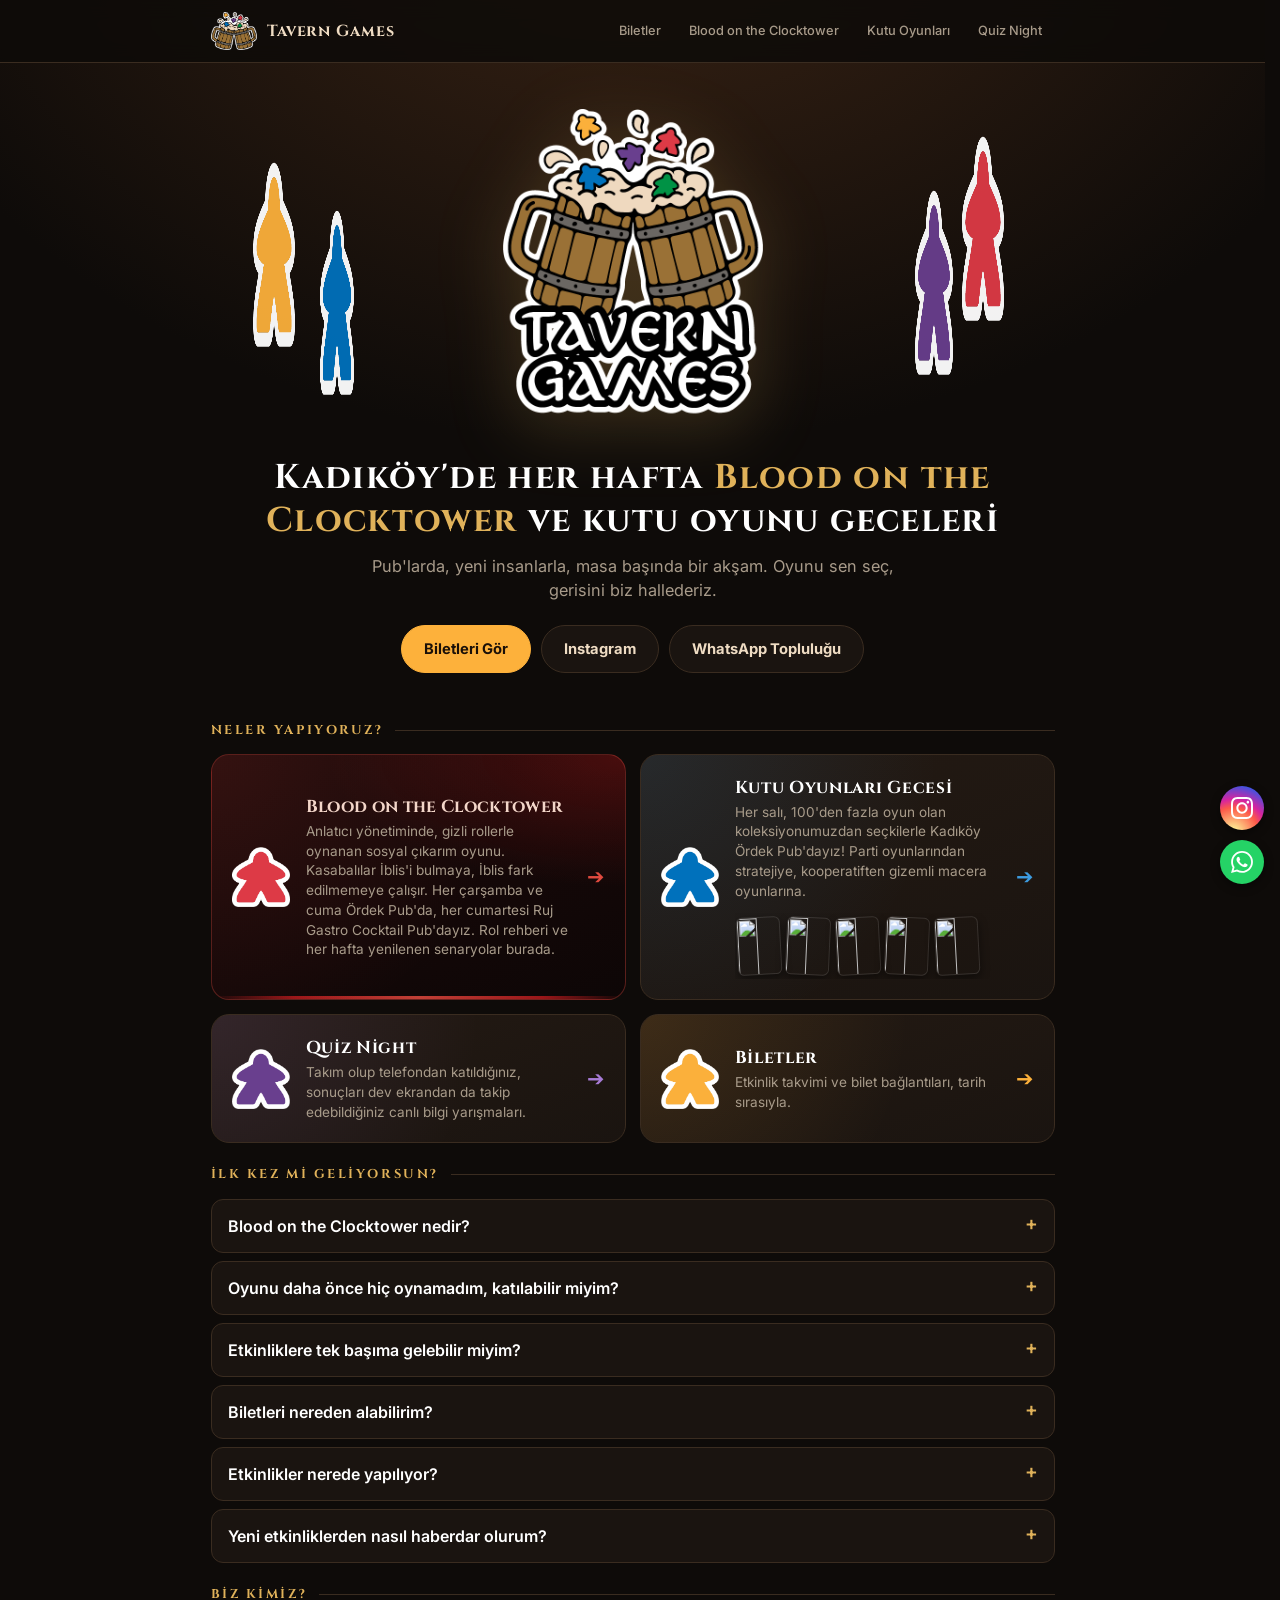
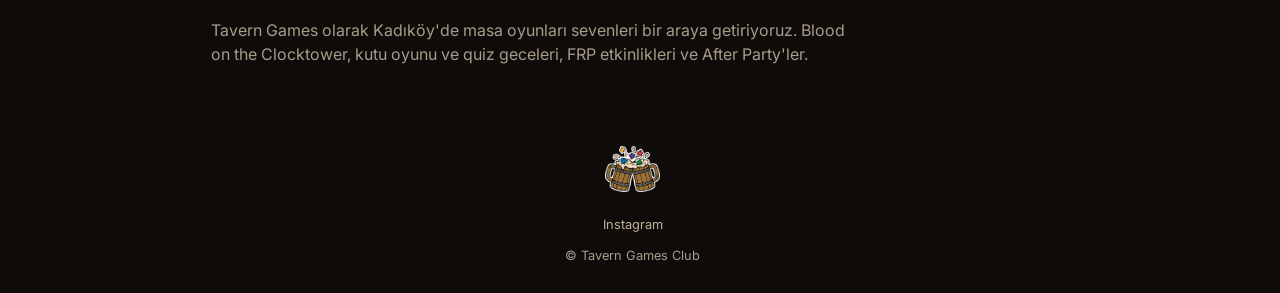
==== commit 375e8f3b: "Hız ve erişilebilirlik: düzen kayması giderildi, fontlar engellemeden yükleniyor, görsel boyutları, " ====
--- a/index.html
+++ b/index.html
@@ -7,7 +7,7 @@
 <meta property="og:description" content="Pub'larda her hafta Blood on the Clocktower ve kutu oyunu geceleri. Biletler, takvim ve oyun koleksiyonu burada.">
 <meta property="og:url" content="https://taverngames.com.tr/"><meta property="og:image" content="https://taverngames.com.tr/assets/og.jpg"><meta name="twitter:card" content="summary_large_image">
 <link rel="preconnect" href="https://fonts.googleapis.com"><link rel="preconnect" href="https://fonts.gstatic.com" crossorigin>
-<link href="https://fonts.googleapis.com/css2?family=Cinzel:wght@600;700;800&family=Inter:wght@400;500;600;700&display=swap" rel="stylesheet">
+<link rel="preload" as="style" href="https://fonts.googleapis.com/css2?family=Cinzel:wght@600;700;800&family=Inter:wght@400;500;600;700&display=swap" onload="this.onload=null;this.rel='stylesheet'"><noscript><link rel="stylesheet" href="https://fonts.googleapis.com/css2?family=Cinzel:wght@600;700;800&family=Inter:wght@400;500;600;700&display=swap"></noscript>
 <link rel="stylesheet" href="/site.css"><link rel="stylesheet" href="/home.css">
 <script type="application/ld+json">{"@context":"https://schema.org","@graph":[
 {"@type":"Organization","@id":"https://taverngames.com.tr/#org","name":"Tavern Games","alternateName":"Tavern Games Club","url":"https://taverngames.com.tr/","logo":"https://taverngames.com.tr/assets/logo_beyaz_kenar.webp","image":"https://taverngames.com.tr/assets/og.jpg","description":"İstanbul Kadıköy'de pub'larda Blood on the Clocktower ve kutu oyunu geceleri düzenleyen etkinlik kulübü.","areaServed":{"@type":"Place","name":"Kadıköy, İstanbul"},"sameAs":["https://www.instagram.com/taverngamesclub/"]},
@@ -25,25 +25,25 @@
 <main>
 <div class="wrap">
 <section class="hero">
-<div class="zone"><img class="fl a" src="/assets/meeple_sari_beyaz.webp" alt=""><img class="fl b" src="/assets/meeple_kirmizi_beyaz.webp" alt=""><img class="fl c" src="/assets/meeple_mavi_beyaz.webp" alt=""><img class="fl d" src="/assets/meeple_mor_beyaz.webp" alt=""><img class="logo" src="/assets/logo_beyaz_kenar.webp" alt="Tavern Games logosu" width="260" height="327"></div>
+<div class="zone"><img class="fl a" src="/assets/meeple_sari_beyaz.webp" alt="" width="178" height="185"><img class="fl b" src="/assets/meeple_kirmizi_beyaz.webp" alt="" width="177" height="185"><img class="fl c" src="/assets/meeple_mavi_beyaz.webp" alt="" width="178" height="185"><img class="fl d" src="/assets/meeple_mor_beyaz.webp" alt="" width="178" height="185"><img class="logo" src="/assets/logo_beyaz_kenar.webp" alt="Tavern Games logosu" width="260" height="327"></div>
 <h1>Kadıköy'de her hafta <em>Blood on the Clocktower</em> ve kutu oyunu geceleri</h1>
 <p class="lead">Pub'larda, yeni insanlarla, masa başında bir akşam. Oyunu sen seç, gerisini biz hallederiz.</p>
 <div class="cta"><a class="btn" href="/bilet/">Biletleri Gör</a><a class="btn ghost" href="https://www.instagram.com/taverngamesclub/" target="_blank" rel="noopener">Instagram</a><a class="btn ghost" href="https://chat.whatsapp.com/LxsUKB5amFS5B3QGOR2k5r" target="_blank" rel="noopener">WhatsApp Topluluğu</a></div>
 </section>
 
-<section id="soon" hidden>
+<section id="soon">
 <h2 class="lbl">Yaklaşan etkinlikler</h2>
-<div id="soonlist"></div>
+<div id="soonlist" class="loading"></div>
 <p class="more"><a href="/bilet/">Tüm tarihler ve biletler ➔</a></p>
 </section>
 
 <section>
 <h2 class="lbl">Neler yapıyoruz?</h2>
 <div class="grid">
-<a class="tile t-botc" href="/botc/"><img src="/assets/meeple_kirmizi_beyaz.webp" alt=""><div><h3>Blood on the Clocktower</h3><p>Anlatıcı yönetiminde, gizli rollerle oynanan sosyal çıkarım oyunu. Kasabalılar İblis'i bulmaya, İblis fark edilmemeye çalışır. Her çarşamba ve cuma Ördek Pub'da, her cumartesi Ruj Gastro Cocktail Pub'dayız. Rol rehberi ve her hafta yenilenen senaryolar burada.</p></div><span class="go">➔</span></a>
-<a class="tile t-kutu" href="/kutu/"><img src="/assets/meeple_mavi_beyaz.webp" alt=""><div><h3>Kutu Oyunları Gecesi</h3><p>Her salı, 100'den fazla oyun olan koleksiyonumuzdan seçkilerle Kadıköy Ördek Pub'dayız! Parti oyunlarından stratejiye, kooperatiften gizemli macera oyunlarına.</p><div class="covers" aria-hidden="true"><img src="https://cf.geekdo-images.com/MjeJZfulbsM1DSV3DrGJYA__small@2x/img/jnW9kbszo8Itb-aTnSNFJqA6NwA=/fit-in/400x300/filters:strip_icc()/pic5100691.jpg" alt="" loading="lazy" referrerpolicy="no-referrer"><img src="https://cf.geekdo-images.com/nC6ifPCDnAItwoKSKXVrnw__small@2x/img/dn-tAZ3gF9ShnMMgfiAoTQJhTng=/fit-in/400x300/filters:strip_icc()/pic8907965.jpg" alt="" loading="lazy" referrerpolicy="no-referrer"><img src="https://cf.geekdo-images.com/uXMeQzNenHb3zK7Hoa6b2w__small@2x/img/g2x-pI9QkfGOMOYmaPNCcVoqBRk=/fit-in/400x300/filters:strip_icc()/pic7398904.jpg" alt="" loading="lazy" referrerpolicy="no-referrer"><img src="https://cf.geekdo-images.com/-vOrd4bOspibyohYExLqWg__small@2x/img/MFpAdADUKhor0poaA8ogjJ0Dsd0=/fit-in/400x300/filters:strip_icc()/pic6940449.png" alt="" loading="lazy" referrerpolicy="no-referrer"><img src="https://cf.geekdo-images.com/xNSaIHCKr_cc7Q2rQSSJPQ__small@2x/img/r-B-CqASQfLnwFhvyUFgv5zbM4I=/fit-in/400x300/filters:strip_icc()/pic9273518.jpg" alt="" loading="lazy" referrerpolicy="no-referrer"><img src="https://cf.geekdo-images.com/74haNunMBn85beBi-yIKwA__small@2x/img/vfqGgwSolQ-WoPQeFB9-SJzFfwE=/fit-in/400x300/filters:strip_icc()/pic8669313.png" alt="" loading="lazy" referrerpolicy="no-referrer"></div></div><span class="go">➔</span></a>
-<a class="tile t-quiz" href="/quiz/"><img src="/assets/meeple_mor_beyaz.webp" alt=""><div><h3>Quiz Night</h3><p>Takım olup telefondan katıldığınız, sonuçları dev ekrandan da takip edebildiğiniz canlı bilgi yarışmaları.</p></div><span class="go">➔</span></a>
-<a class="tile t-bilet" href="/bilet/"><img src="/assets/meeple_sari_beyaz.webp" alt=""><div><h3>Biletler</h3><p>Etkinlik takvimi ve bilet bağlantıları, tarih sırasıyla.</p></div><span class="go">➔</span></a>
+<a class="tile t-botc" href="/botc/"><img src="/assets/meeple_kirmizi_beyaz.webp" alt="" width="177" height="185"><div><h3>Blood on the Clocktower</h3><p>Anlatıcı yönetiminde, gizli rollerle oynanan sosyal çıkarım oyunu. Kasabalılar İblis'i bulmaya, İblis fark edilmemeye çalışır. Her çarşamba ve cuma Ördek Pub'da, her cumartesi Ruj Gastro Cocktail Pub'dayız. Rol rehberi ve her hafta yenilenen senaryolar burada.</p></div><span class="go">➔</span></a>
+<a class="tile t-kutu" href="/kutu/"><img src="/assets/meeple_mavi_beyaz.webp" alt="" width="178" height="185"><div><h3>Kutu Oyunları Gecesi</h3><p>Her salı, 100'den fazla oyun olan koleksiyonumuzdan seçkilerle Kadıköy Ördek Pub'dayız! Parti oyunlarından stratejiye, kooperatiften gizemli macera oyunlarına.</p><div class="covers" aria-hidden="true"><img src="https://cf.geekdo-images.com/MjeJZfulbsM1DSV3DrGJYA__small@2x/img/jnW9kbszo8Itb-aTnSNFJqA6NwA=/fit-in/400x300/filters:strip_icc()/pic5100691.jpg" alt="" loading="lazy" referrerpolicy="no-referrer" width="45" height="60"><img src="https://cf.geekdo-images.com/nC6ifPCDnAItwoKSKXVrnw__small@2x/img/dn-tAZ3gF9ShnMMgfiAoTQJhTng=/fit-in/400x300/filters:strip_icc()/pic8907965.jpg" alt="" loading="lazy" referrerpolicy="no-referrer" width="45" height="60"><img src="https://cf.geekdo-images.com/uXMeQzNenHb3zK7Hoa6b2w__small@2x/img/g2x-pI9QkfGOMOYmaPNCcVoqBRk=/fit-in/400x300/filters:strip_icc()/pic7398904.jpg" alt="" loading="lazy" referrerpolicy="no-referrer" width="45" height="60"><img src="https://cf.geekdo-images.com/-vOrd4bOspibyohYExLqWg__small@2x/img/MFpAdADUKhor0poaA8ogjJ0Dsd0=/fit-in/400x300/filters:strip_icc()/pic6940449.png" alt="" loading="lazy" referrerpolicy="no-referrer" width="45" height="60"><img src="https://cf.geekdo-images.com/xNSaIHCKr_cc7Q2rQSSJPQ__small@2x/img/r-B-CqASQfLnwFhvyUFgv5zbM4I=/fit-in/400x300/filters:strip_icc()/pic9273518.jpg" alt="" loading="lazy" referrerpolicy="no-referrer" width="45" height="60"><img src="https://cf.geekdo-images.com/74haNunMBn85beBi-yIKwA__small@2x/img/vfqGgwSolQ-WoPQeFB9-SJzFfwE=/fit-in/400x300/filters:strip_icc()/pic8669313.png" alt="" loading="lazy" referrerpolicy="no-referrer" width="45" height="60"></div></div><span class="go">➔</span></a>
+<a class="tile t-quiz" href="/quiz/"><img src="/assets/meeple_mor_beyaz.webp" alt="" width="178" height="185"><div><h3>Quiz Night</h3><p>Takım olup telefondan katıldığınız, sonuçları dev ekrandan da takip edebildiğiniz canlı bilgi yarışmaları.</p></div><span class="go">➔</span></a>
+<a class="tile t-bilet" href="/bilet/"><img src="/assets/meeple_sari_beyaz.webp" alt="" width="178" height="185"><div><h3>Biletler</h3><p>Etkinlik takvimi ve bilet bağlantıları, tarih sırasıyla.</p></div><span class="go">➔</span></a>
 </div>
 </section>
 
@@ -65,7 +65,7 @@
 </section>
 </div>
 </main>
-<footer><img src="/assets/logo_beyaz_kenar_yazisiz.webp" alt="">
+<footer><img src="/assets/logo_beyaz_kenar_yazisiz.webp" alt="" width="555" height="457">
 <div class="fl-links"><a href="https://www.instagram.com/taverngamesclub/" target="_blank" rel="noopener">Instagram</a></div>
 <div>© Tavern Games Club</div></footer>
 <script>
@@ -78,9 +78,9 @@
 fetch('https://docs.google.com/spreadsheets/d/'+ID+'/gviz/tq?tqx=out:json&sheet=Biletler').then(r=>r.text()).then(x=>{
  const j=JSON.parse(x.slice(x.indexOf('{'),x.lastIndexOf('}')+1)),td=new Date();td.setHours(0,0,0,0);
  const ev=j.table.rows.map(r=>r.c||[]).map(c=>{const d=nd(c[1]),m=tx(c[2]).match(/(\d{1,2})[:.](\d{2})/);if(!d||!tx(c[0]))return null;const[y,mo,da]=d.split('-').map(Number);return{k:tx(c[0]),dt:new Date(y,mo-1,da,m?+m[1]:20,m?+m[2]:0),yer:tx(c[3]),ln:tx(c[4]),du:tx(c[6]),ig:!/^https?:\/\//.test(tx(c[4]))}}).filter(v=>v&&v.dt>=td&&!/tükendi|dolu/i.test(v.du)).sort((a,b)=>a.dt-b.dt).slice(0,3);
- if(!ev.length)return;const l=document.getElementById('soonlist');
+ const l=document.getElementById('soonlist');if(!ev.length){document.getElementById('soon').hidden=true;return}
  ev.forEach(v=>{const t=T.find(z=>z[0].test(v.k))||[0,v.k,'#fdb13b'],a=e('a','ev');a.href=v.ig?'https://www.instagram.com/taverngamesclub/':v.ln;a.target='_blank';a.rel='noopener';a.style.setProperty('--c',t[2]);
   const d=e('div','dt');d.append(e('b','',v.dt.getDate()),e('span','',AY[v.dt.getMonth()]));const i=e('div','inf');i.append(e('h3','',t[1]),e('p','',GUN[v.dt.getDay()]+' · '+p2(v.dt.getHours())+':'+p2(v.dt.getMinutes())+(v.yer?' · '+v.yer:'')+(v.ig?' · Bilet için Instagram DM':'')));
-  a.append(d,i,e('span','buy','Bilet Al'));l.append(a)});document.getElementById('soon').hidden=false}).catch(()=>{})})();
+  a.append(d,i,e('span','buy','Bilet Al'));l.append(a)});l.classList.remove('loading')}).catch(()=>{document.getElementById('soon').hidden=true})})();
 </script>
 </body></html>
--- a/site.css
+++ b/site.css
@@ -56,3 +56,6 @@
 .fab .ig{background:radial-gradient(circle at 30% 107%,#fdf497 0%,#fdf497 5%,#fd5949 45%,#d6249f 60%,#285aeb 90%)}
 .fab .wa{background:#25d366}
 @media print{.fab{display:none}}
+
+/* nav.js gelmeden yerini ayır (düzen kaymasını önler) */
+body{padding-top:63px}body.has-nav{padding-top:0}
--- a/home.css
+++ b/home.css
@@ -43,3 +43,10 @@
 @media(max-width:560px){.hero .logo{width:min(44vw,170px)}.hero h1{margin-top:8px}}
 .t-kutu>div{flex:1;min-width:0}.t-kutu .covers{overflow:hidden;padding:4px 2px}
 .tile .covers img:nth-child(n+6){display:none}
+
+/* yaklaşan etkinlikler yüklenirken yer ayır (düzen kaymasını önler) */
+#soonlist.loading{min-height:262px;border-radius:14px;background:linear-gradient(90deg,var(--s1),var(--s2),var(--s1));background-size:200% 100%;animation:sk 1.4s linear infinite;opacity:.5;margin-top:10px}
+@keyframes sk{to{background-position:-200% 0}}
+@media(max-width:480px){#soonlist.loading{min-height:438px}}
+/* Bilet Al okunabilirliği: koyu yazı, kırmızıda beyaz */
+.ev .buy{color:#1a1008}.ev[style*="e04a3f"] .buy{color:#fff}
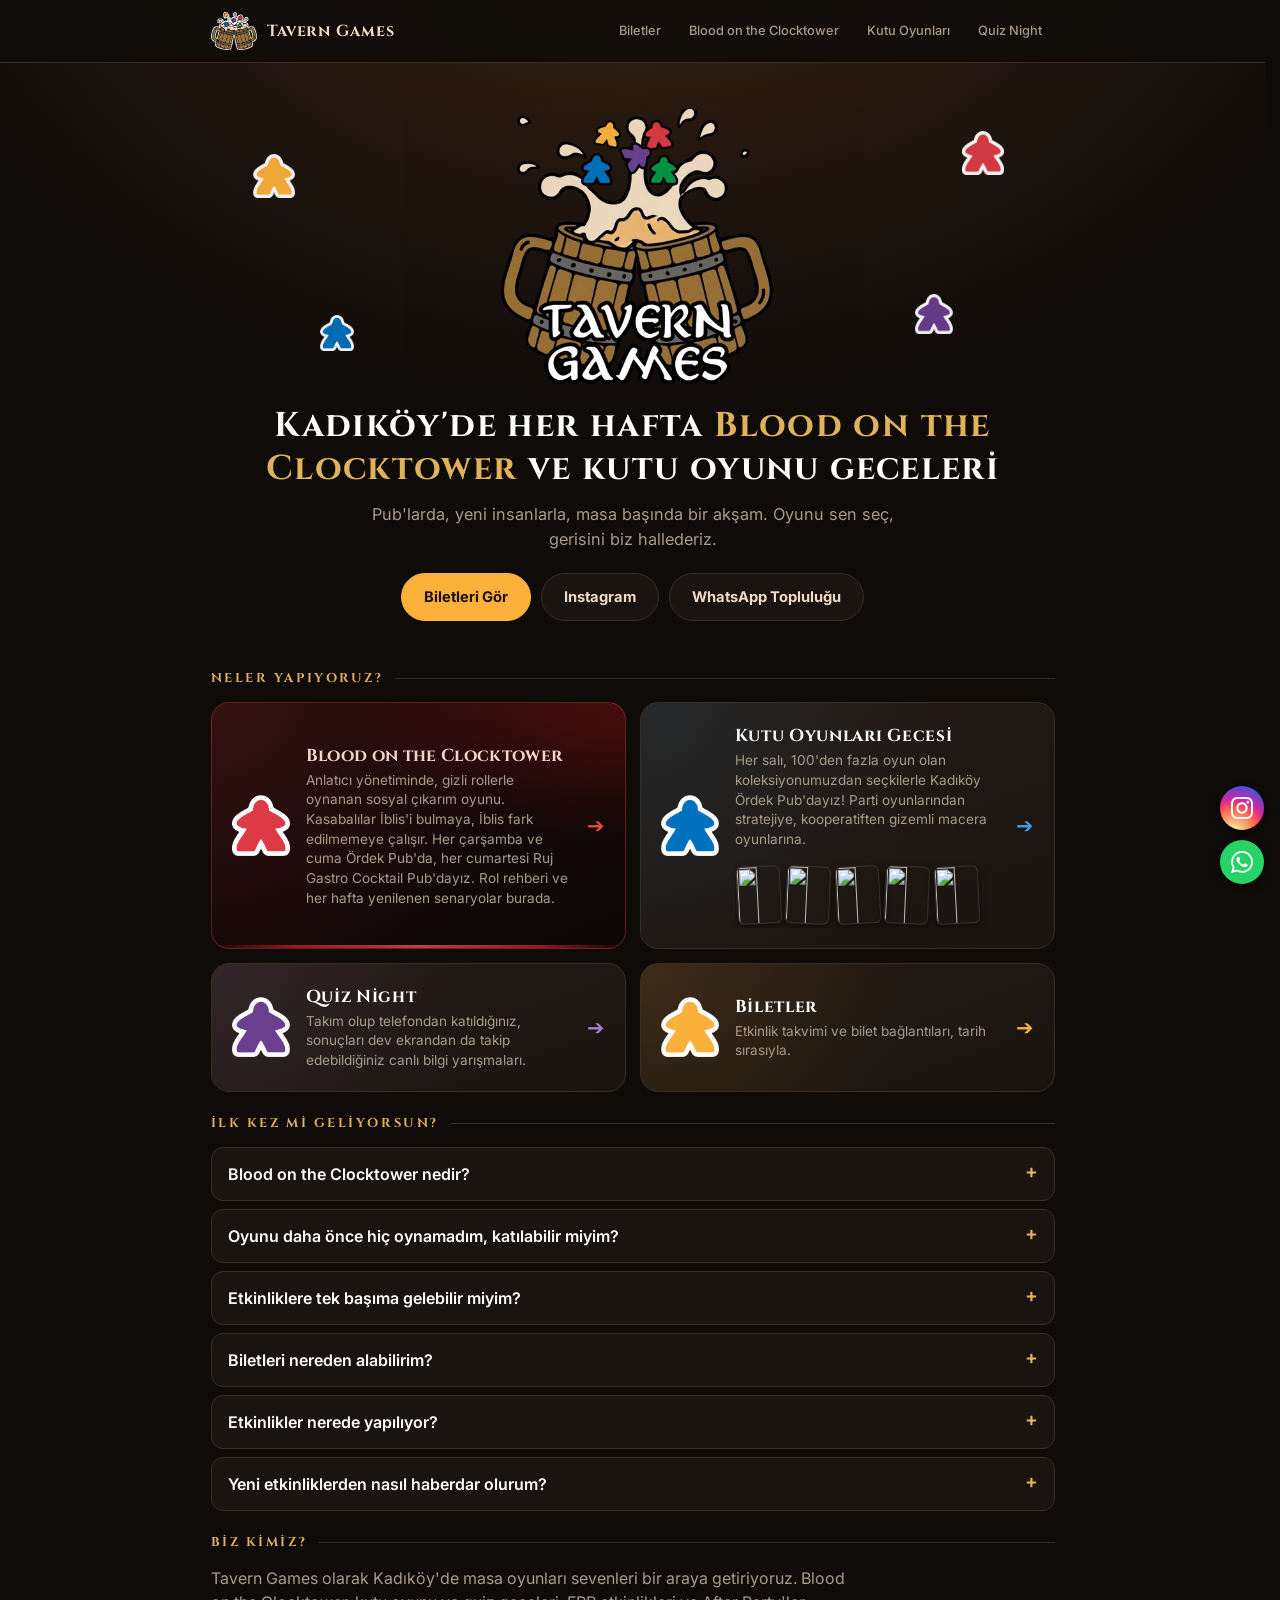
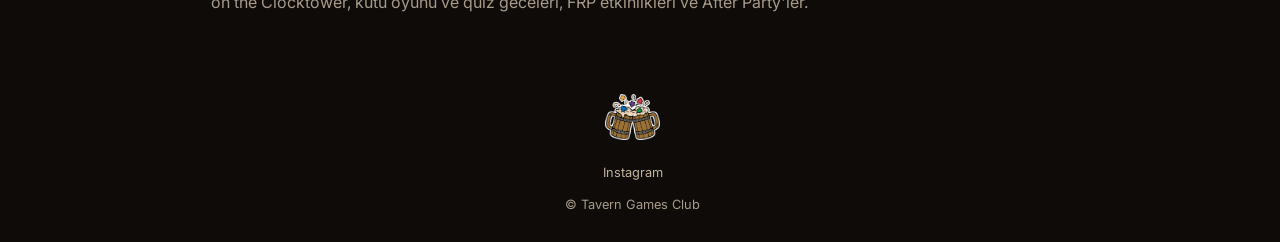
==== commit 998bf40d: "Ana sayfa: logo yerine transparan giriş animasyonu (WebM, Safari için WebP, hareket azaltma tercihin" ====
--- a/index.html
+++ b/index.html
@@ -25,7 +25,7 @@
 <main>
 <div class="wrap">
 <section class="hero">
-<div class="zone"><img class="fl a" src="/assets/meeple_sari_beyaz.webp" alt="" width="178" height="185"><img class="fl b" src="/assets/meeple_kirmizi_beyaz.webp" alt="" width="177" height="185"><img class="fl c" src="/assets/meeple_mavi_beyaz.webp" alt="" width="178" height="185"><img class="fl d" src="/assets/meeple_mor_beyaz.webp" alt="" width="178" height="185"><img class="logo" src="/assets/logo_beyaz_kenar.webp" alt="Tavern Games logosu" width="260" height="327"></div>
+<div class="zone"><img class="fl a" src="/assets/meeple_sari_beyaz.webp" alt="" width="178" height="185"><img class="fl b" src="/assets/meeple_kirmizi_beyaz.webp" alt="" width="177" height="185"><img class="fl c" src="/assets/meeple_mavi_beyaz.webp" alt="" width="178" height="185"><img class="fl d" src="/assets/meeple_mor_beyaz.webp" alt="" width="178" height="185"><video class="logo intro" id="intro" width="720" height="440" autoplay muted playsinline preload="auto" aria-label="Tavern Games logosu" disablepictureinpicture><source src="/assets/tavern_intro.webm" type="video/webm"></video><script>(()=>{const v=document.getElementById("intro"),u=navigator.userAgent,webkit=/AppleWebKit/.test(u)&&!/Chrome|Chromium|CriOS|Edg|Android|Firefox|FxiOS/.test(u)||/iPhone|iPad|iPod/.test(u),still=matchMedia("(prefers-reduced-motion: reduce)").matches;if(webkit||still){const i=new Image(720,440);i.className="logo intro";i.alt="Tavern Games logosu";i.src=still?"/assets/tavern_intro_son.webp":"/assets/tavern_intro.webp";v.replaceWith(i)}else v.addEventListener("error",()=>{const i=new Image(720,440);i.className="logo intro";i.alt="Tavern Games logosu";i.src="/assets/tavern_intro_son.webp";v.replaceWith(i)},true)})()</script><noscript><img class="logo intro" src="/assets/tavern_intro_son.webp" alt="Tavern Games logosu" width="720" height="440"></noscript></div>
 <h1>Kadıköy'de her hafta <em>Blood on the Clocktower</em> ve kutu oyunu geceleri</h1>
 <p class="lead">Pub'larda, yeni insanlarla, masa başında bir akşam. Oyunu sen seç, gerisini biz hallederiz.</p>
 <div class="cta"><a class="btn" href="/bilet/">Biletleri Gör</a><a class="btn ghost" href="https://www.instagram.com/taverngamesclub/" target="_blank" rel="noopener">Instagram</a><a class="btn ghost" href="https://chat.whatsapp.com/LxsUKB5amFS5B3QGOR2k5r" target="_blank" rel="noopener">WhatsApp Topluluğu</a></div>
--- a/site.css
+++ b/site.css
@@ -59,3 +59,4 @@
 
 /* nav.js gelmeden yerini ayır (düzen kaymasını önler) */
 body{padding-top:63px}body.has-nav{padding-top:0}
+.fl{height:auto}
--- a/home.css
+++ b/home.css
@@ -50,3 +50,6 @@
 @media(max-width:480px){#soonlist.loading{min-height:438px}}
 /* Bilet Al okunabilirliği: koyu yazı, kırmızıda beyaz */
 .ev .buy{color:#1a1008}.ev[style*="e04a3f"] .buy{color:#fff}
+/* Giriş animasyonu (logo yerine) */
+.hero .logo.intro{width:min(92vw,460px);height:auto;aspect-ratio:720/440;filter:none;display:block;margin:0 auto}
+@media(max-width:560px){.hero .logo.intro{width:min(84vw,330px)}}
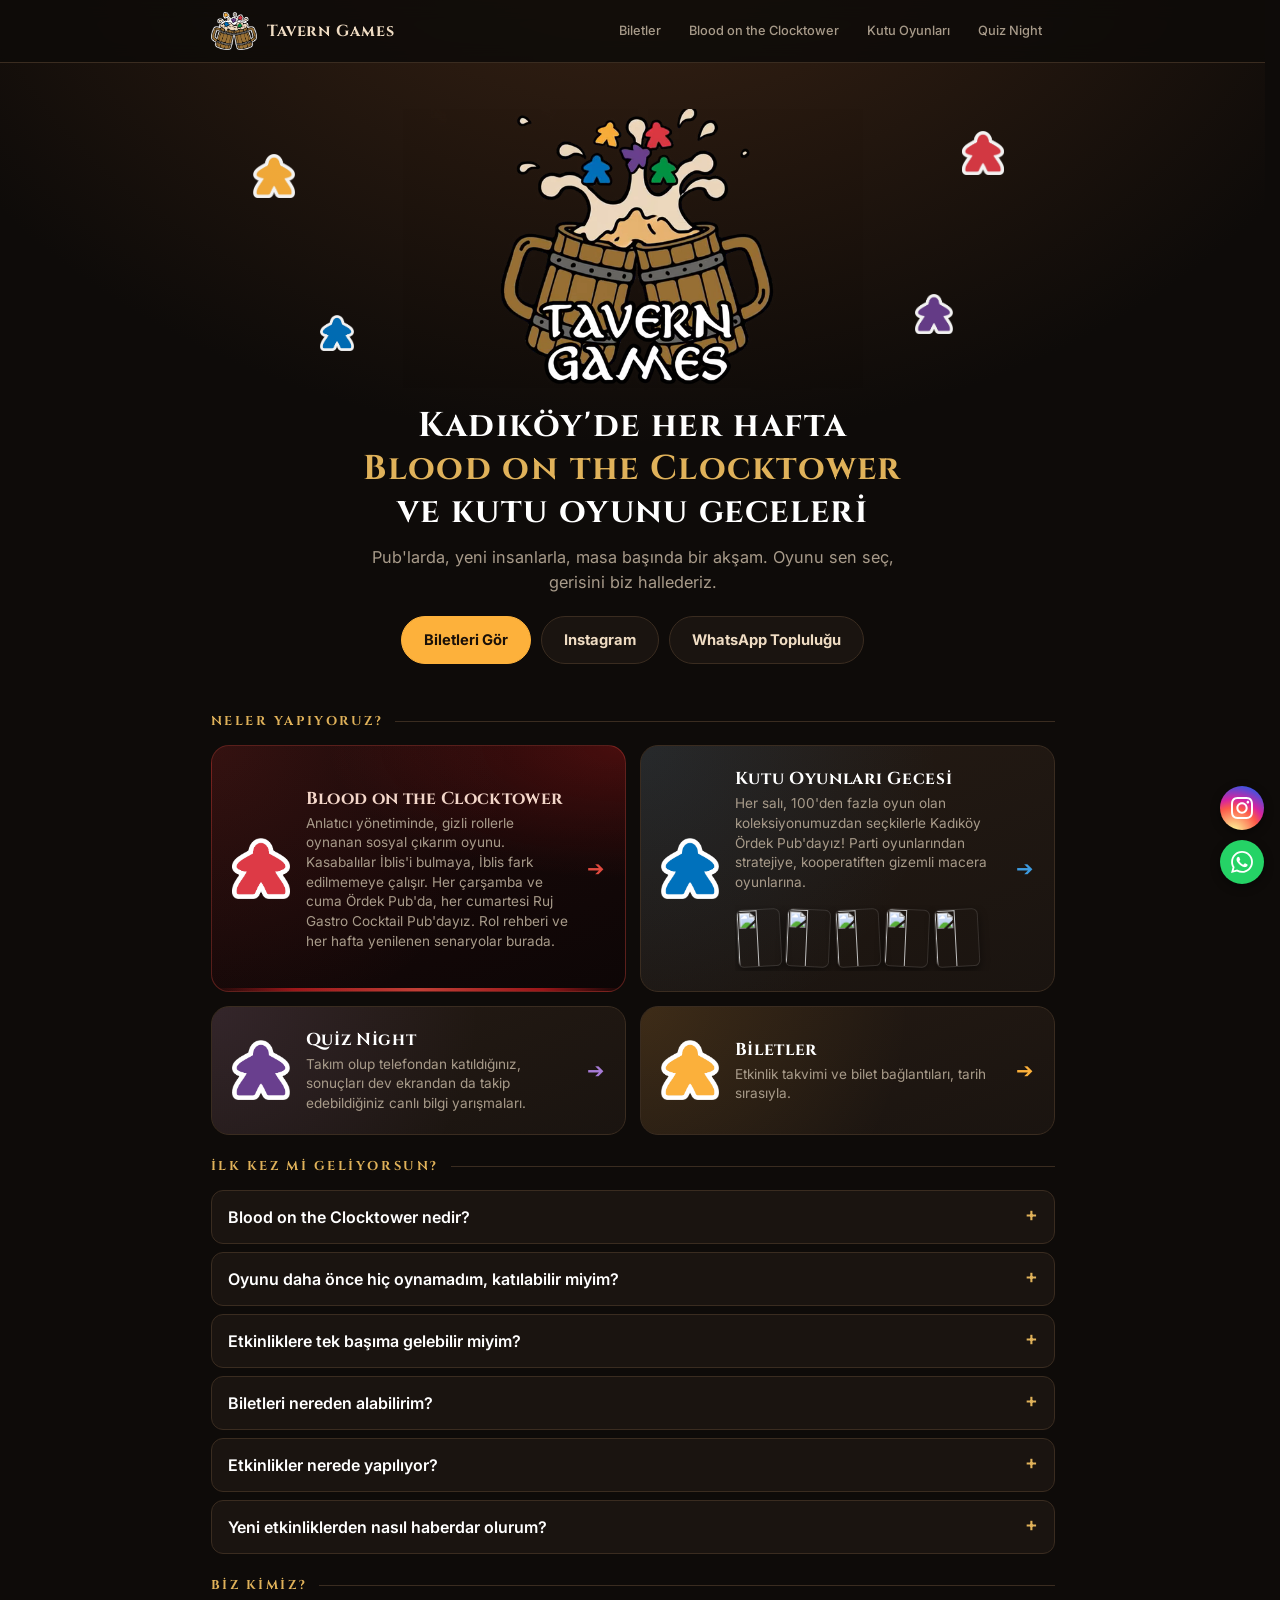
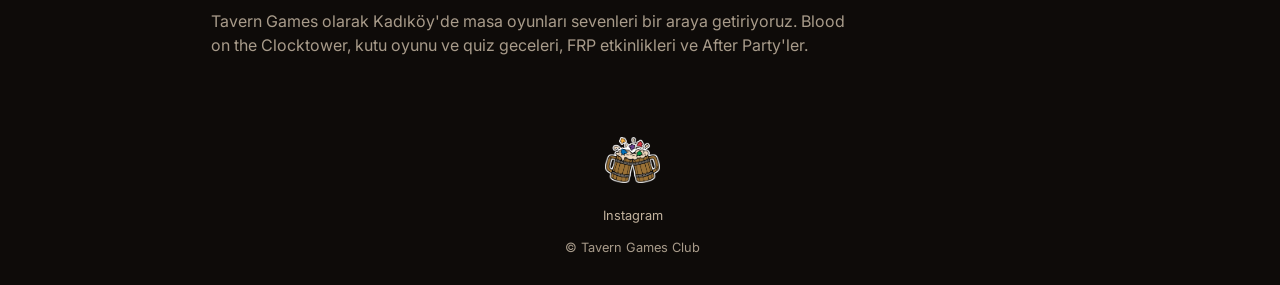
==== commit 017391a2: "Ana sayfa başlığı: Blood on the Clocktower tek satır; menüde BotC yerine Blood Co-Authored-By: Claud" ====
--- a/index.html
+++ b/index.html
@@ -26,7 +26,7 @@
 <div class="wrap">
 <section class="hero">
 <div class="zone"><img class="fl a" src="/assets/meeple_sari_beyaz.webp" alt="" width="178" height="185"><img class="fl b" src="/assets/meeple_kirmizi_beyaz.webp" alt="" width="177" height="185"><img class="fl c" src="/assets/meeple_mavi_beyaz.webp" alt="" width="178" height="185"><img class="fl d" src="/assets/meeple_mor_beyaz.webp" alt="" width="178" height="185"><video class="logo intro" id="intro" width="720" height="440" autoplay muted playsinline preload="auto" aria-label="Tavern Games logosu" disablepictureinpicture><source src="/assets/tavern_intro.webm" type="video/webm"></video><script>(()=>{const v=document.getElementById("intro"),u=navigator.userAgent,webkit=/AppleWebKit/.test(u)&&!/Chrome|Chromium|CriOS|Edg|Android|Firefox|FxiOS/.test(u)||/iPhone|iPad|iPod/.test(u),still=matchMedia("(prefers-reduced-motion: reduce)").matches;if(webkit||still){const i=new Image(720,440);i.className="logo intro";i.alt="Tavern Games logosu";i.src=still?"/assets/tavern_intro_son.webp":"/assets/tavern_intro.webp";v.replaceWith(i)}else v.addEventListener("error",()=>{const i=new Image(720,440);i.className="logo intro";i.alt="Tavern Games logosu";i.src="/assets/tavern_intro_son.webp";v.replaceWith(i)},true)})()</script><noscript><img class="logo intro" src="/assets/tavern_intro_son.webp" alt="Tavern Games logosu" width="720" height="440"></noscript></div>
-<h1>Kadıköy'de her hafta <em>Blood on the Clocktower</em> ve kutu oyunu geceleri</h1>
+<h1>Kadıköy'de her hafta<br><em class="one">Blood on the Clocktower</em><br>ve kutu oyunu geceleri</h1>
 <p class="lead">Pub'larda, yeni insanlarla, masa başında bir akşam. Oyunu sen seç, gerisini biz hallederiz.</p>
 <div class="cta"><a class="btn" href="/bilet/">Biletleri Gör</a><a class="btn ghost" href="https://www.instagram.com/taverngamesclub/" target="_blank" rel="noopener">Instagram</a><a class="btn ghost" href="https://chat.whatsapp.com/LxsUKB5amFS5B3QGOR2k5r" target="_blank" rel="noopener">WhatsApp Topluluğu</a></div>
 </section>
--- a/home.css
+++ b/home.css
@@ -53,3 +53,5 @@
 /* Giriş animasyonu (logo yerine) */
 .hero .logo.intro{width:min(92vw,460px);height:auto;aspect-ratio:720/440;filter:none;display:block;margin:0 auto}
 @media(max-width:560px){.hero .logo.intro{width:min(84vw,330px)}}
+/* "Blood on the Clocktower" başlıkta hep tek satır: dar ekranda yazı küçülür */
+.hero h1 .one{white-space:nowrap;display:inline-block;font-size:min(1em,5.3vw)}
